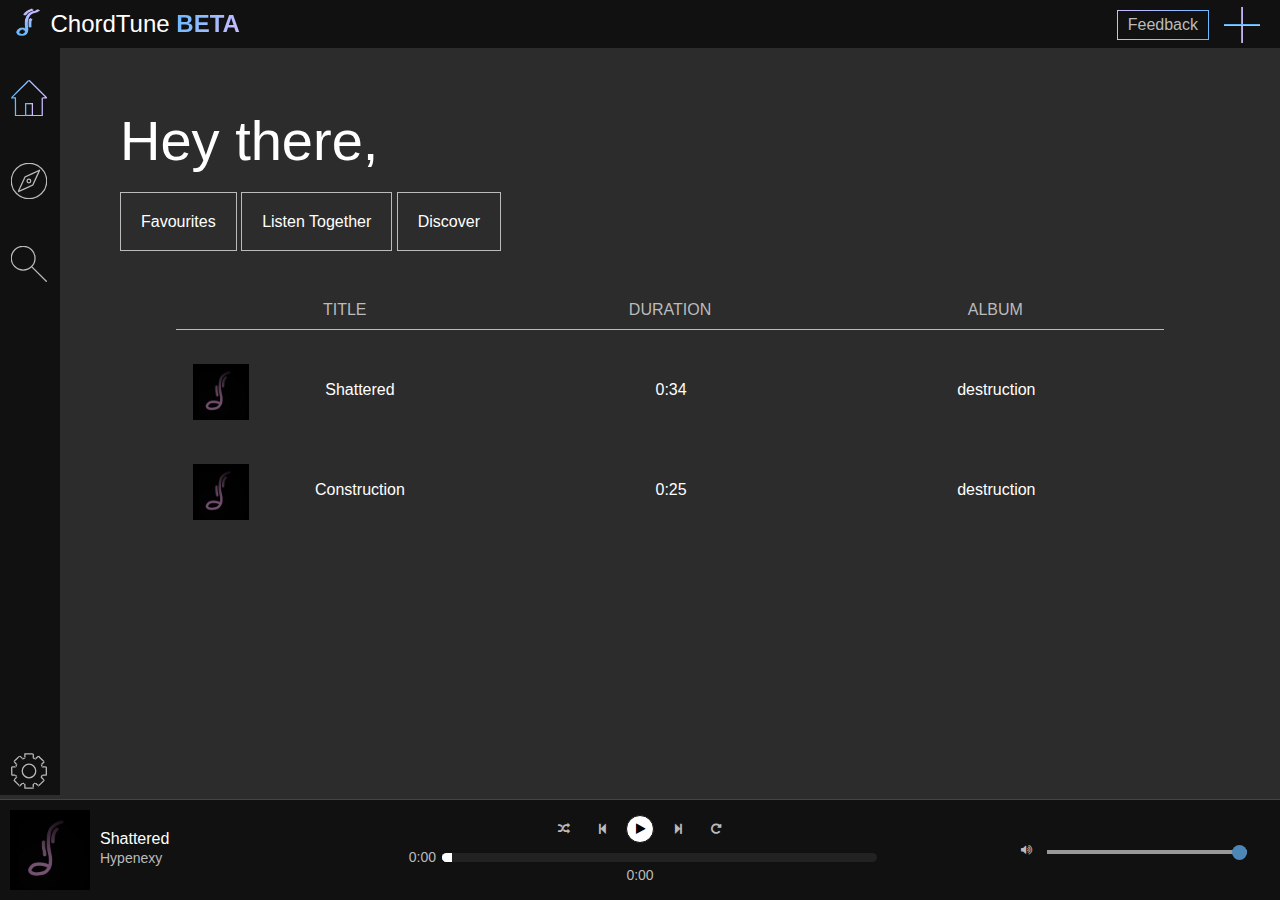
==== index.html @ cb81ede1 "plus" ====
<!DOCTYPE html>
<html lang="en" style="background-color: #2c2c2c">


<head>
    <style>


    .loading{ position: fixed; background: black; height: 100vh; width: 100vw; z-index: 99; transition: 0.5s;}
    .centered{
        position: absolute;
        top: 45%;
        left: 50%;
        transform: translate(-50%, -50%);
        height: 400px;
        width: 400px;
    }
    .circles{
        position: absolute;
        top: 45%;
        left: 50%;
        width: 10px;
        height: 10px;
        border-radius: 50%;
        box-shadow: 50px 200px 0 0 #008cff, 60px 240px 0 0 #008cff, 70px 150px 0 0 #008cff, 80px 100px 0 0 #008cff;

        animation: spin 9s linear infinite;
    }

    #circle-orbit-container{ position: absolute; top: 45%; left: 50%; transform: translate(-50%, -50%); position: relative; height: 400px; width: 400px;}
    #circle-orbit-container *{ position: absolute; border-radius: 100%;}
    #inner-orbit{ top: 75px; left: 75px; width: 250px; height: 300px; animation: spin 6s linear infinite;}
    .inner-orbit-cirlces{ top: 62px; height: 10px; width: 10px; background-color: rgb(101,186,255);}
    #middle-orbit{ top: 35px; left: 35px; width: 300px; height: 325px; animation: spin 9s linear infinite;}
    .middle-orbit-cirlces{ top: 25px; left: 17px; height: 20px; width: 20px; background-color: rgb(208,187,255);} #outer-orbit{ width: 400px; height: 400px; animation: spin 9s linear infinite;} .outer-orbit-cirlces{ top: -17px; left: 125px; height: 30px; width: 30px; background-color: rgb(187, 188, 255);}
    @keyframes spin{ 100%{ -webkit-transform: rotate(360deg); -moz-transform: rotate(360deg); -ms-transform: rotate(360deg); -o-transform: rotate(360deg); transform: rotate(360deg);}}
    </style>
    <meta charset="UTF-8">
    <meta name="viewport" content="width=device-width, initial-scale=1.0">
    <!-- name idea: ChorusTune -->
    <title>ChordTune</title>
	<link rel="shortcut icon" href="ChordNote.png" type="image/x-icon">
    <link rel="stylesheet" href="default.css">
    <link rel="stylesheet" href="https://cdnjs.cloudflare.com/ajax/libs/font-awesome/4.7.0/css/font-awesome.min.css">
</head>
<body style="margin:0">
    <!-- <div class="loading">
        <div id="circle-orbit-container">
            <img width="100%" src="ChordNote.png">
            <div id="inner-orbit">
                <div class="inner-orbit-cirlces">

                </div>
            </div>
            <div id="middle-orbit">
                <div class="middle-orbit-cirlces">

                </div>
            </div>
            <div id="outer-orbit">
                <div class="outer-orbit-cirlces">

                </div>
            </div>
        </div>
    </div> -->

    <!-- <div class="loading">
        <div class="centered">
            <img width="100%" src="ChordNote.png">
            <div class="circles">
            </div>
            <div class="circleses">
            </div>
        </div>
    </div> -->
    
    
    
    <div class="mainContent">
        <header>
            <img src="ChordNote.png">
            <h2>ChordTune <strong>BETA</strong></h2>
            
            <svg stroke-width="9" stroke="url(#gradient)" viewBox="0 0 256 256" xmlns="http://www.w3.org/2000/svg">
                <linearGradient id="gradient">
                  <stop offset="5%" stop-color="#65baff"/>
                  <stop offset="95%" stop-color="#d0bbff"/>
                </linearGradient>
                <g>
                    <rect height="279" width="4" y="-11.5" x="126" fill="#fff"/>
                    <rect transform="rotate(90 128 128)" height="279" width="4" y="-11.5" x="126" fill="#fff"/>
                </g>
            </svg>
            
            <a class="fb">Feedback</a>
        </header>
        <div class="sidebar">
            <nav>
                <svg stroke="#fff" id="homeicon" viewBox="0 0 256 256" xmlns="http://www.w3.org/2000/svg">
                    <linearGradient id="gradient">
                      <stop offset="5%" stop-color="#65baff"/>
                      <stop offset="95%" stop-color="#d0bbff"/>
                    </linearGradient>
                    <g>
                     <path d="m31.98918,252.99999c0,0 190.42762,0 190.17933,-0.16492c0.24829,0.16492 0.24784,-126.00736 0,-126.17229c0,0.16468 31.64419,0.16493 31.39363,0c0.25313,0 -125.5334,-124.97671 -125.57454,-125.34763c0.20653,0.20616 -125.74247,125.92759 -125.98761,125.34763c0.03979,0.37261 29.58742,-0.2474 29.32826,0c0.2535,0 0.66092,126.33721 0.66092,126.33721z" stroke-width="9" fill="none"/>
                     <rect height="84" width="48" y="168.24672" x="104" stroke-width="9" fill="none"/>
                    </g>
                </svg>

                <svg stroke="#fff" id="discovericon" viewBox="0 0 256 256" xmlns="http://www.w3.org/2000/svg">
                    <linearGradient id="gradient">
                      <stop offset="5%" stop-color="#65baff"/>
                      <stop offset="95%" stop-color="#d0bbff"/>
                    </linearGradient>
                    <g>
                     <path d="m99.77778,99.11111c0,0 -48,104.44444 -48.22222,104.44444c0.22222,0.00001 103.77778,-47.1111 103.55555,-47.11111c0.22223,0.00001 48.22223,-104.88888 48,-104.88888c0.22223,0 -103.33332,47.55556 -103.33332,47.55556z" stroke-width="9" fill="none"/>
                     <ellipse ry="13.11111" rx="13.11111" cy="127.77778" cx="127.11111" stroke-width="9" fill="none"/>
                     <ellipse ry="126" rx="126" cy="128" cx="128.00001" stroke-width="9" fill="none"/>
                    </g>
                </svg>

                <svg stroke="#fff" id="searchicon" viewBox="0 0 256 256" xmlns="http://www.w3.org/2000/svg">
                    <linearGradient id="gradient">
                      <stop offset="5%" stop-color="#65baff"/>
                      <stop offset="95%" stop-color="#d0bbff"/>
                    </linearGradient>
                    <g>
                        <line y2="146.4677" x2="146.4677" y1="254" x1="254" stroke-width="9" fill="none"/>
                        <ellipse stroke-width="9" ry="84.44976" rx="84.44976" cy="86.44976" cx="86.44977" fill="none"/>
                    </g>
                </svg>

                <svg stroke="#fff" id="optionsicon" style="position: absolute;bottom: 100px; left:0;" viewBox="0 0 256 256" xmlns="http://www.w3.org/2000/svg">
                    <linearGradient id="gradient">
                      <stop offset="5%" stop-color="#65baff"/>
                      <stop offset="95%" stop-color="#d0bbff"/>
                    </linearGradient>
                    <g>
                     <path d="m99.01015,6.63404c0,0 58.99293,-0.44581 58.90287,-0.80245c0.09006,0.35664 0.99072,29.33429 0.90066,28.97765c0.09006,0.35664 14.50055,7.04379 14.41049,6.68715c0.09006,0.35664 21.7058,-19.70481 21.61573,-20.06145c0.09006,0.35664 41.06989,41.37116 40.97982,41.01452c0.09006,0.35664 -20.17469,20.8639 -20.26475,20.50726c0.09006,0.35664 6.84498,16.4058 6.75492,16.04916c0.09006,0.35664 28.91104,-0.08917 28.82098,-0.44581c0.09006,0.35664 0.09006,58.31194 0,57.9553c0.09006,0.35664 -29.63157,0.80245 -29.72163,0.44581c0.09006,0.35664 -6.66485,15.51418 -6.21453,15.51418c0.45033,0 21.1654,22.2905 21.07534,21.93386c0.09006,0.35664 -40.43943,39.1421 -40.5295,38.78547c0.09006,0.35663 -21.976,-19.25901 -22.06606,-19.61564c0.09006,0.35663 -15.22108,6.59797 -15.31114,6.24134c0.09006,0.35663 -0.36026,29.78009 -0.45033,29.42346c0.09006,0.35663 -58.90287,1.24825 -58.90287,0.80244c0,-0.44581 -0.45033,-29.86927 -0.54039,-30.2259c0.09007,0.35663 -15.22108,-6.33052 -15.31114,-6.68715c0.09007,0.35663 -21.07534,21.75551 -21.1654,21.39888c0.09007,0.35663 -41.34008,-41.5495 -41.43015,-41.90614c0.09007,0.35664 19.90449,-20.59643 19.81442,-20.95307c0.09007,0.35664 -6.21452,-14.35509 -6.30459,-14.71173c0.09007,0.35664 -28.28058,-0.08917 -28.37065,-0.44581c0.09007,0.35664 -0.81059,-57.59866 -0.90066,-57.9553c0.09007,0.35664 28.46072,-0.53498 28.37065,-0.89162c0.09007,0.35664 7.74564,-16.13833 7.65557,-16.49497c0.09007,0.35664 -20.17468,-20.59643 -20.26475,-20.95307c0.09007,0.35664 41.52022,-38.87464 41.43015,-39.23128c0.09007,0.35664 21.7058,20.41809 21.61573,20.06145c0.09007,0.35664 14.95088,-6.33051 14.86082,-6.68715c0.09007,0.35664 0.54039,-27.72939 0.54039,-27.72939z" stroke-width="9" fill="none"/>
                     <ellipse ry="48.09524" rx="48.09524" cy="128" cx="128" stroke-width="9" fill="none"/>
                    </g>
                </svg>
            </nav>

        </div>
        <div id="home">
            <div class="welcome">
                <h1 id="motd">Hey there,</h1>
                <div>Favourites</div>
                <div>Listen Together</div>
                <div>Discover</div>
            </div>

            <div class="songs">
                <div class="headings">
                    <a class="title">Title</a><a>Album</a><a>Duration</a>
                </div>
                <hr>
                <div class="song" tabindex=0 onclick="play('shattered')">
                    <img src="songimage.png">
                    <st> Shattered</st>
                    <a>destruction</a>
                    <dur>0:34</dur>
                </div>
                <div class="song" tabindex=0 onclick="play('construction')">
                    <img src="songimage.png">
                    <st> Construction</st>
                    <a>destruction</a>
                    <dur>0:25</dur>
                </div>
            </div>
        </div>
        <div id="discover">
            <h1>Discover</h1>
        </div>
        <div id="search">
            <h1>Search</h1>
        </div>
        <div id="options">
            <h1>Options</h1>
        </div>
    </div>
    <div class="player">
        <div class="song">
            <img src="songimage.png">
            <div class="description">
                <songtitle>Shattered</songtitle>
                <artist>Hypenexy</artist>
            </div>
        </div>
        <div class="controls">
            <div class="buttons">
                <button><i class="fa fa-random"></i></button><button><i class="fa fa-step-backward"></i></button><button id="play"><i class="fa fa-play"></i></button><button><i class="fa fa-step-forward"></i></button><button><i class="fa fa-repeat"></i></button>
            </div>
            <a id="timenow">0:00</a><input type="range" step="0.25" id="seek" value="0"/><a id="duration">0:00</a>
        </div>
        <div class="volume">
            <div>
                <button id="volumeButton"><i class="fa fa-volume-up"></i></button><input type="range" min="0" max="100" value="100" class="slider" id="volume">
            </div>
        </div>
    </div>
    <script src="player.js"></script>
</body>
</html>
---- default.css ----
/*
#2c2c2c - main background
#555 - between backgrounds color
#111 - darker background
#fff - text color
#bbb - darker text color
#0a0a0a - darkest background

brand color idea 1: #658bff
brand color idea 2: #65baff

*/
*{font-family:'Roboto',sans-serif}
body{background-color:#2c2c2c;margin:0}
.mainContent{
    background-color: #2c2c2c;
    height: calc(100vh - 101px);
    width: 100%;
}
.player{
    position: fixed;
    z-index: 2;
    display: inline-flex;
    color: #fff;
    background-color: #111;
    border-top: 1px solid #444;
    height: 100px;
    width: 100%;
}

.player .song{
    width: 30%;
}

.player .song img{
    width: 80px;
    height: 80px;
    padding: 10px;
    vertical-align: middle
}

.player .song .description{
    display: inline;
    position: relative;
}

.player .song .description *{
    width: 200px;
}

.player .song .description songtitle{
    position: absolute;
    top: -10px;
}
.player .song .description artist{
    position: absolute;
    top: 10px;
    font-size: 14px;
    color: #bbb
}

.player .controls{
    width: 40%;
}

.player .controls .buttons{
    text-align: center;
    margin-top: 10px;
}

.player .controls .buttons button{
    user-select: none;
    cursor: pointer;
    background: none;
    color: #bbb;
    width: 28px;
    height: 28px;
    border: 1px solid #111;
    border-radius: 50%;
    margin: 5px;
    font-size: 12px;
    transition: 0.15s;
}
.player .controls .buttons button:hover{
    color: #fff;
}
.player .controls .buttons button:active{
    border: 2px solid #fff;
}

#play{
    font-size: 12px;
    color: #000;
    background: #fff;
}
#play:hover{
    background: #bbb;
}
#play:active{
    color: #bbb/*rgb(49, 7, 7)*/;
    background: #0a0a0a;
}

.player .controls{
    text-align: center;
}

.player .controls a{
    color: #bbb;
    font-size: 14px;
    padding: 0 6px;
}

.player .controls input{
    cursor: pointer;
    background-color: #222;
    /* border: 1px solid #ccc;*/
    border-radius: 50px;
    -webkit-appearance: none;
    margin: 0;
    width: 85%;
}

@media screen and (max-width: 1257px){
    .player .controls a{
        padding: 0;
    }
}

@media screen and (-webkit-min-device-pixel-ratio:0){
    .player .controls input {
        overflow: hidden;
        -webkit-appearance: none;
        background-color: #222;
    }
    
    .player .controls input::-webkit-slider-runnable-track{
        height: 10px;
        -webkit-appearance: none;
        color: #65baff;
        margin-top: -1px;
    }
    
    .player .controls input::-webkit-slider-thumb{
        width: 10px;
        -webkit-appearance: none;
        height: 10px;
        background: #fff;
        box-shadow: -4000px 0 0 4000px #65baff;
    }
}

input[type="range"]::-moz-range-progress{
  background-color: #65baff; 
}
input[type="range"]::-moz-range-track{  
  background-color: #222;
}

input[type="range"]::-ms-fill-lower{
  background-color: #65baff; 
}
input[type="range"]::-ms-fill-upper{  
  background-color: #222;
}




.player .volume{
    width: 30%;
    text-align: right;
}

.player .volume div{
    padding: 31px;
}

.player .volume button{
    user-select: none;
    cursor: pointer;
    background: none;
    color: #bbb;
    width: 28px;
    height: 28px;
    border: 1px solid #111;
    border-radius: 50%;
    margin: 5px;
    font-size: 12px;
    transition: 0.15s;
}
.player .volume button:hover{
    color: #fff;
}
.player .volume button:active{
    border: 2px solid #fff;
}


.slider{
    -webkit-appearance: none;
    width: 100%;
    max-width: 200px;
    height: 4px;
    background: #d3d3d3;
    outline: none;
    opacity: 0.7;
    transition: 0.15s;
  }
  
  .slider:hover{
    opacity: 1;
  }
  
  .slider::-webkit-slider-thumb{
    -webkit-appearance: none;
    appearance: none;
    width: 15px;
    height: 15px;
    border-radius: 50%;
    background: #65baff;
    cursor: pointer;
  }

@media (max-width: 660px){
    
    .player .controls{
        margin-left: 12%;
        width: 55%;
    }
    .player .volume{
        display: none;
        width: 0%;
    }
}

@media (max-width: 500px){
    .player .controls{
        margin-left: 0;
        width: calc(100% - 110px);
    }
    .player .song{
        width: 100px;
    }
    .player .song .description{
        display: none;
    }
}


.mainContent .songs{
    text-align: center;
    color: #fff;
    width: 100%;
}

.mainContent .songs .title{
    text-align: left;
    float: none;
}

.mainContent .songs div *{
    float: right;
    width: 33.33%;
}

.mainContent .songs .headings{
    text-transform: uppercase;
    font-weight: 400;
    color: #bbb;
    width: 80%;
    margin: 10px 0;
    margin-left: 10%;
}

.mainContent .songs th, td{
    padding: 12px;
    height: 40px;
    text-align: left;
}

.mainContent .songs tr{
    cursor: pointer;
}

.mainContent .songs tr:hover {background-color: #333}

.mainContent .songs .tablesort{
    user-select: none;
    border-bottom: 1px solid #bbb;
    background: #222;
}

.mainContent .songs .tablesort:hover{
    background: #222;
    cursor: default;
}

.mainContent .songs st::before{
    transition: 0.3s;
    opacity: 0.0;
    font-family: FontAwesome;
    content: "\f04b";
}
.mainContent .songs .song ~ .mainContent .songs st:before{
    opacity: 1.0;
}
/* work on this plz */

.mainContent .songs st{
    float: none;
}

.mainContent .songs hr{
    border: 0;
    border-top: 1px solid #bbb;
    width: 81%;
}

.mainContent .songs .song{
    cursor: pointer;
    padding: 30px 10px;
    margin-top: 20px;
    border: 1px solid #2c2c2c;
    width: 80%;
    margin-left: calc(10% - 10px);
    border-radius: 5px;
    transition: 0.3s;
    outline: 0;
}
.mainContent .songs .song:focus{
    border: 1px solid #555;
}
.mainContent .songs .song:hover{
    background: #333;
}
.mainContent .songs .song:active{
    background: #555;
}

.mainContent .songs .song img{
    width: 52px;
    height: 52px;
    margin: -17px;
    margin-left: 10px;
    margin-right: -55px;
    float: left;
}

.mainContent .songs .song img{
    float: left;
    width: 56px;
    height: 56px;
}

.mainContent header{
    user-select: none;
    color: #fff;
    width: calc(100% - 20px);
    background-color: #111;
    padding: 10px;
}

.mainContent header img, .mainContent header svg{
    margin: -8px 0;
    height: 36px;
}

.mainContent header h2{
    font-weight: 400;
    display: inline;
    margin: 0;
}
.mainContent header h2 strong{
    background: rgb(101,186,255);
    background: linear-gradient(117deg, rgba(101,186,255,1) 0%, rgba(208,187,255,1) 100%);
    background-clip: text;
    -webkit-background-clip: text;
    -webkit-text-fill-color: transparent;
}

.mainContent header a,.mainContent header svg{
    cursor: pointer;
    float: right;
    color: #bbb;
    margin-left: 5px;
    padding: 5px 10px;
    transition: 0.3s;
}
.mainContent header svg:hover{
    stroke: #fff;
    stroke-width: 23;
}
.mainContent header .fb {
    border: 1px solid #bbb;
    border-image-slice: 1;
    border-image-source: linear-gradient(117deg, rgba(101,186,255,1) 0%, rgba(208,187,255,1) 100%);

}
.mainContent header .fb:hover {
    border: 1px solid #fff;
}
.mainContent header a:hover{
    color: #fff;
}
.mainContent header .fb{
    border-image-source: linear-gradient(294deg, rgba(101,186,255,1) 0%, rgba(208,187,255,1) 100%);
}




.mainContent .sidebar{
    user-select: none;
    float: left;
    z-index: 0;
    width: 60px;
    height: calc(100% - 52px);
    background-color: #111;
}
/*    overflow: hidden;
    transition: 0.3s;
}

 .mainContent .sidebar nav:hover{
    width: 200px;
    box-shadow: 4px 0px 5px rgba(0,0,0,.4);
} */

.mainContent .sidebar svg{
    cursor: pointer;
    padding: 11px;
    padding-top: 2rem;
    position: relative;
    width: 36px;
    stroke: #bbb;
    transition: 0.1s;
}
.mainContent .sidebar svg:hover{
    stroke: #fff;
}

.mainContent .welcome {
    padding: 60px;
    color: #fff;
    border-radius: 12px;
}
.mainContent .welcome h1{
    font-size: 56px;
    font-weight: 400;
    margin: 0;
    margin-bottom: 40px;
}
.mainContent .welcome div{
    user-select: none;
    cursor: pointer;
    display: inline;
    padding: 20px;
    border: 1px solid #bbb;
    transition: 0.1s;
}
.mainContent .welcome div:hover{
    border: 1px solid #fff;
}

#home, #discover, #search, #options {
    width: calc(100% - 60px);
    margin-left: 60px;
}
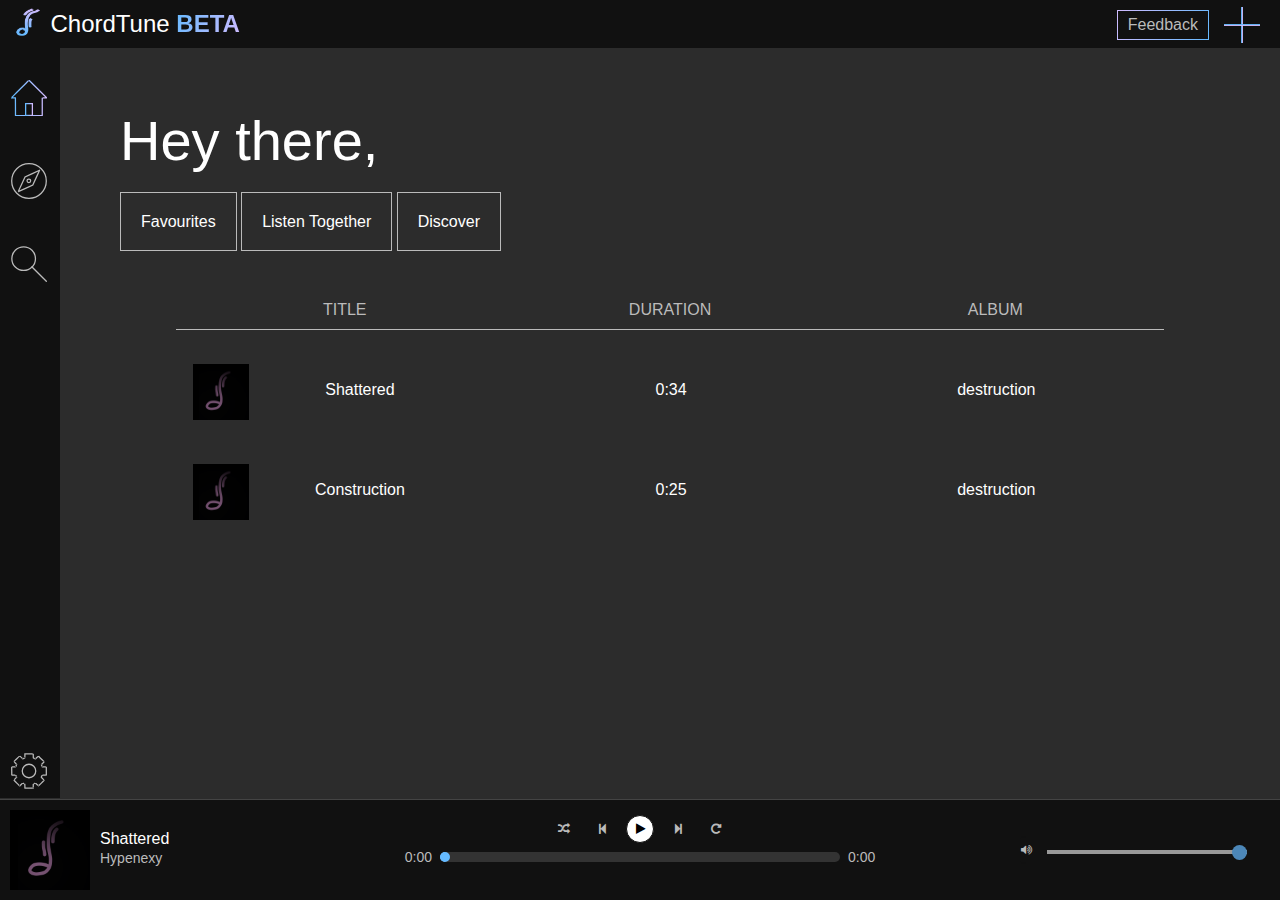
==== commit 9f2ba516: "many updates" ====
--- a/index.html
+++ b/index.html
@@ -37,7 +37,10 @@
     </style>
     <meta charset="UTF-8">
     <meta name="viewport" content="width=device-width, initial-scale=1.0">
-    <!-- name idea: ChorusTune -->
+    <!-- name idea: ChorusTune 
+        Orpheo
+        Orpheox
+    -->
     <title>ChordTune</title>
 	<link rel="shortcut icon" href="ChordNote.png" type="image/x-icon">
     <link rel="stylesheet" href="default.css">
@@ -82,16 +85,19 @@
             <img src="ChordNote.png">
             <h2>ChordTune <strong>BETA</strong></h2>
             
-            <svg stroke-width="9" stroke="url(#gradient)" viewBox="0 0 256 256" xmlns="http://www.w3.org/2000/svg">
-                <linearGradient id="gradient">
-                  <stop offset="5%" stop-color="#65baff"/>
-                  <stop offset="95%" stop-color="#d0bbff"/>
-                </linearGradient>
-                <g>
-                    <rect height="279" width="4" y="-11.5" x="126" fill="#fff"/>
-                    <rect transform="rotate(90 128 128)" height="279" width="4" y="-11.5" x="126" fill="#fff"/>
-                </g>
-            </svg>
+            <div class="add tooltip">
+                <span style="left: 0;" class="tooltiptext">Add a song</span>
+                <svg stroke-width="9" stroke="url(#gradient)" viewBox="0 0 256 256" xmlns="http://www.w3.org/2000/svg">
+                    <linearGradient id="gradient">
+                    <stop offset="5%" stop-color="#65baff"/>
+                    <stop offset="95%" stop-color="#d0bbff"/>
+                    </linearGradient>
+                    <g>
+                        <rect height="279" width="4" y="-11.5" x="126" fill="#fff"/>
+                        <rect transform="rotate(90 128 128)" height="279" width="4" y="-11.5" x="126" fill="#fff"/>
+                    </g>
+                </svg>
+            </div>
             
             <a class="fb">Feedback</a>
         </header>
@@ -104,7 +110,7 @@
                     </linearGradient>
                     <g>
                      <path d="m31.98918,252.99999c0,0 190.42762,0 190.17933,-0.16492c0.24829,0.16492 0.24784,-126.00736 0,-126.17229c0,0.16468 31.64419,0.16493 31.39363,0c0.25313,0 -125.5334,-124.97671 -125.57454,-125.34763c0.20653,0.20616 -125.74247,125.92759 -125.98761,125.34763c0.03979,0.37261 29.58742,-0.2474 29.32826,0c0.2535,0 0.66092,126.33721 0.66092,126.33721z" stroke-width="9" fill="none"/>
-                     <rect height="84" width="48" y="168.24672" x="104" stroke-width="9" fill="none"/>
+                     <rect height="84" width="48" y="168" x="104" stroke-width="9" fill="none"/>
                     </g>
                 </svg>
 
@@ -115,8 +121,8 @@
                     </linearGradient>
                     <g>
                      <path d="m99.77778,99.11111c0,0 -48,104.44444 -48.22222,104.44444c0.22222,0.00001 103.77778,-47.1111 103.55555,-47.11111c0.22223,0.00001 48.22223,-104.88888 48,-104.88888c0.22223,0 -103.33332,47.55556 -103.33332,47.55556z" stroke-width="9" fill="none"/>
-                     <ellipse ry="13.11111" rx="13.11111" cy="127.77778" cx="127.11111" stroke-width="9" fill="none"/>
-                     <ellipse ry="126" rx="126" cy="128" cx="128.00001" stroke-width="9" fill="none"/>
+                     <ellipse ry="13" rx="13" cy="127" cx="127" stroke-width="9" fill="none"/>
+                     <ellipse ry="123" rx="123" cy="128" cx="128" stroke-width="9" fill="none"/>
                     </g>
                 </svg>
 
@@ -126,8 +132,8 @@
                       <stop offset="95%" stop-color="#d0bbff"/>
                     </linearGradient>
                     <g>
-                        <line y2="146.4677" x2="146.4677" y1="254" x1="254" stroke-width="9" fill="none"/>
-                        <ellipse stroke-width="9" ry="84.44976" rx="84.44976" cy="86.44976" cx="86.44977" fill="none"/>
+                        <line y2="146" x2="146" y1="254" x1="254" stroke-width="9" fill="none"/>
+                        <ellipse stroke-width="9" ry="84" rx="84" cy="90" cx="90" fill="none"/>
                     </g>
                 </svg>
 
@@ -137,8 +143,8 @@
                       <stop offset="95%" stop-color="#d0bbff"/>
                     </linearGradient>
                     <g>
-                     <path d="m99.01015,6.63404c0,0 58.99293,-0.44581 58.90287,-0.80245c0.09006,0.35664 0.99072,29.33429 0.90066,28.97765c0.09006,0.35664 14.50055,7.04379 14.41049,6.68715c0.09006,0.35664 21.7058,-19.70481 21.61573,-20.06145c0.09006,0.35664 41.06989,41.37116 40.97982,41.01452c0.09006,0.35664 -20.17469,20.8639 -20.26475,20.50726c0.09006,0.35664 6.84498,16.4058 6.75492,16.04916c0.09006,0.35664 28.91104,-0.08917 28.82098,-0.44581c0.09006,0.35664 0.09006,58.31194 0,57.9553c0.09006,0.35664 -29.63157,0.80245 -29.72163,0.44581c0.09006,0.35664 -6.66485,15.51418 -6.21453,15.51418c0.45033,0 21.1654,22.2905 21.07534,21.93386c0.09006,0.35664 -40.43943,39.1421 -40.5295,38.78547c0.09006,0.35663 -21.976,-19.25901 -22.06606,-19.61564c0.09006,0.35663 -15.22108,6.59797 -15.31114,6.24134c0.09006,0.35663 -0.36026,29.78009 -0.45033,29.42346c0.09006,0.35663 -58.90287,1.24825 -58.90287,0.80244c0,-0.44581 -0.45033,-29.86927 -0.54039,-30.2259c0.09007,0.35663 -15.22108,-6.33052 -15.31114,-6.68715c0.09007,0.35663 -21.07534,21.75551 -21.1654,21.39888c0.09007,0.35663 -41.34008,-41.5495 -41.43015,-41.90614c0.09007,0.35664 19.90449,-20.59643 19.81442,-20.95307c0.09007,0.35664 -6.21452,-14.35509 -6.30459,-14.71173c0.09007,0.35664 -28.28058,-0.08917 -28.37065,-0.44581c0.09007,0.35664 -0.81059,-57.59866 -0.90066,-57.9553c0.09007,0.35664 28.46072,-0.53498 28.37065,-0.89162c0.09007,0.35664 7.74564,-16.13833 7.65557,-16.49497c0.09007,0.35664 -20.17468,-20.59643 -20.26475,-20.95307c0.09007,0.35664 41.52022,-38.87464 41.43015,-39.23128c0.09007,0.35664 21.7058,20.41809 21.61573,20.06145c0.09007,0.35664 14.95088,-6.33051 14.86082,-6.68715c0.09007,0.35664 0.54039,-27.72939 0.54039,-27.72939z" stroke-width="9" fill="none"/>
-                     <ellipse ry="48.09524" rx="48.09524" cy="128" cx="128" stroke-width="9" fill="none"/>
+                     <path d="m99,6.63404c0,0 58.99293,-0.44581 58.90287,-0.80245c0.09006,0.35664 0.99072,29.33429 0.90066,28.97765c0.09006,0.35664 14.50055,7.04379 14.41049,6.68715c0.09006,0.35664 21.7058,-19.70481 21.61573,-20.06145c0.09006,0.35664 41.06989,41.37116 40.97982,41.01452c0.09006,0.35664 -20.17469,20.8639 -20.26475,20.50726c0.09006,0.35664 6.84498,16.4058 6.75492,16.04916c0.09006,0.35664 28.91104,-0.08917 28.82098,-0.44581c0.09006,0.35664 0.09006,58.31194 0,57.9553c0.09006,0.35664 -29.63157,0.80245 -29.72163,0.44581c0.09006,0.35664 -6.66485,15.51418 -6.21453,15.51418c0.45033,0 21.1654,22.2905 21.07534,21.93386c0.09006,0.35664 -40.43943,39.1421 -40.5295,38.78547c0.09006,0.35663 -21.976,-19.25901 -22.06606,-19.61564c0.09006,0.35663 -15.22108,6.59797 -15.31114,6.24134c0.09006,0.35663 -0.36026,29.78009 -0.45033,29.42346c0.09006,0.35663 -58.90287,1.24825 -58.90287,0.80244c0,-0.44581 -0.45033,-29.86927 -0.54039,-30.2259c0.09007,0.35663 -15.22108,-6.33052 -15.31114,-6.68715c0.09007,0.35663 -21.07534,21.75551 -21.1654,21.39888c0.09007,0.35663 -41.34008,-41.5495 -41.43015,-41.90614c0.09007,0.35664 19.90449,-20.59643 19.81442,-20.95307c0.09007,0.35664 -6.21452,-14.35509 -6.30459,-14.71173c0.09007,0.35664 -28.28058,-0.08917 -28.37065,-0.44581c0.09007,0.35664 -0.81059,-57.59866 -0.90066,-57.9553c0.09007,0.35664 28.46072,-0.53498 28.37065,-0.89162c0.09007,0.35664 7.74564,-16.13833 7.65557,-16.49497c0.09007,0.35664 -20.17468,-20.59643 -20.26475,-20.95307c0.09007,0.35664 41.52022,-38.87464 41.43015,-39.23128c0.09007,0.35664 21.7058,20.41809 21.61573,20.06145c0.09007,0.35664 14.95088,-6.33051 14.86082,-6.68715c0.09007,0.35664 0.54039,-27.72939 0.54039,-27.72939z" stroke-width="9" fill="none"/>
+                     <ellipse ry="48" rx="48" cy="128" cx="128" stroke-width="9" fill="none"/>
                     </g>
                 </svg>
             </nav>
@@ -193,7 +199,7 @@
             <div class="buttons">
                 <button><i class="fa fa-random"></i></button><button><i class="fa fa-step-backward"></i></button><button id="play"><i class="fa fa-play"></i></button><button><i class="fa fa-step-forward"></i></button><button><i class="fa fa-repeat"></i></button>
             </div>
-            <a id="timenow">0:00</a><input type="range" step="0.25" id="seek" value="0"/><a id="duration">0:00</a>
+            <a id="timenow">0:00</a><div class="wholeseek"><input type="range" step="0.25" id="seek" value="0"/></div><a id="duration">0:00</a>
         </div>
         <div class="volume">
             <div>
--- a/default.css
+++ b/default.css
@@ -111,20 +111,60 @@
     padding: 0 6px;
 }
 
+
+
+
+
+
+
+
+
+.player .controls input {
+    cursor: pointer;
+    width: 400px;
+    height: 10px;
+    -webkit-appearance: none;
+    background: #111;
+    outline: none;
+    background: #333;
+    border-radius: 5px;
+    overflow: hidden;
+}
+
+
+.player .controls input::-webkit-slider-thumb {
+    -webkit-appearance: none;
+    width: 10px;
+    height: 10px;
+    border-radius: 50%;
+    background: #65baff;
+    border: 2px solid #65baff;
+    box-shadow: -405px 0 0 400px #65baff;
+    transition: 0.2s;
+}
+
+.player .controls .wholeseek {
+    display: inline;
+}
+.wholeseek:hover input[type="range"]::-webkit-slider-thumb{
+    background: #ddd;
+    border: 2px solid #fff;
+}
+
+@media screen and (max-width: 1257px){
+    .player .controls a{
+        padding: 0;
+    }
+}
+/* 
 .player .controls input{
     cursor: pointer;
     background-color: #222;
-    /* border: 1px solid #ccc;*/
+     border: 1px solid #ccc;
     border-radius: 50px;
     -webkit-appearance: none;
     margin: 0;
     width: 85%;
-}
-
-@media screen and (max-width: 1257px){
-    .player .controls a{
-        padding: 0;
-    }
 }
 
 @media screen and (-webkit-min-device-pixel-ratio:0){
@@ -162,7 +202,7 @@
 }
 input[type="range"]::-ms-fill-upper{  
   background-color: #222;
-}
+} */
 
 
 
@@ -379,9 +419,12 @@
     -webkit-text-fill-color: transparent;
 }
 
+.mainContent header .add, .mainContent header .fb{
+    float: right;
+}
+
 .mainContent header a,.mainContent header svg{
     cursor: pointer;
-    float: right;
     color: #bbb;
     margin-left: 5px;
     padding: 5px 10px;
@@ -415,7 +458,7 @@
     float: left;
     z-index: 0;
     width: 60px;
-    height: calc(100% - 52px);
+    height: calc(100% - 49px);
     background-color: #111;
 }
 /*    overflow: hidden;
@@ -466,4 +509,32 @@
 #home, #discover, #search, #options {
     width: calc(100% - 60px);
     margin-left: 60px;
+}
+
+.tooltip {
+    position: relative;
+    display: inline;
+}
+  
+.tooltip .tooltiptext {
+    visibility: hidden;
+    opacity: 0;
+    width: 120px;
+    background-color: #444;
+    border: 1px solid #bbb;
+    color: #fff;
+    text-align: center;
+    border-radius: 12px;
+    padding: 5px 0;
+    position: absolute;
+    z-index: 1;
+    top: 150%;
+    left: 50%;
+    margin-left: -60px;
+    transition: 0.2s;
+}
+.tooltip:hover .tooltiptext {
+    transition-delay: 0.4s;
+    opacity: 0.7;
+    visibility: visible;
 }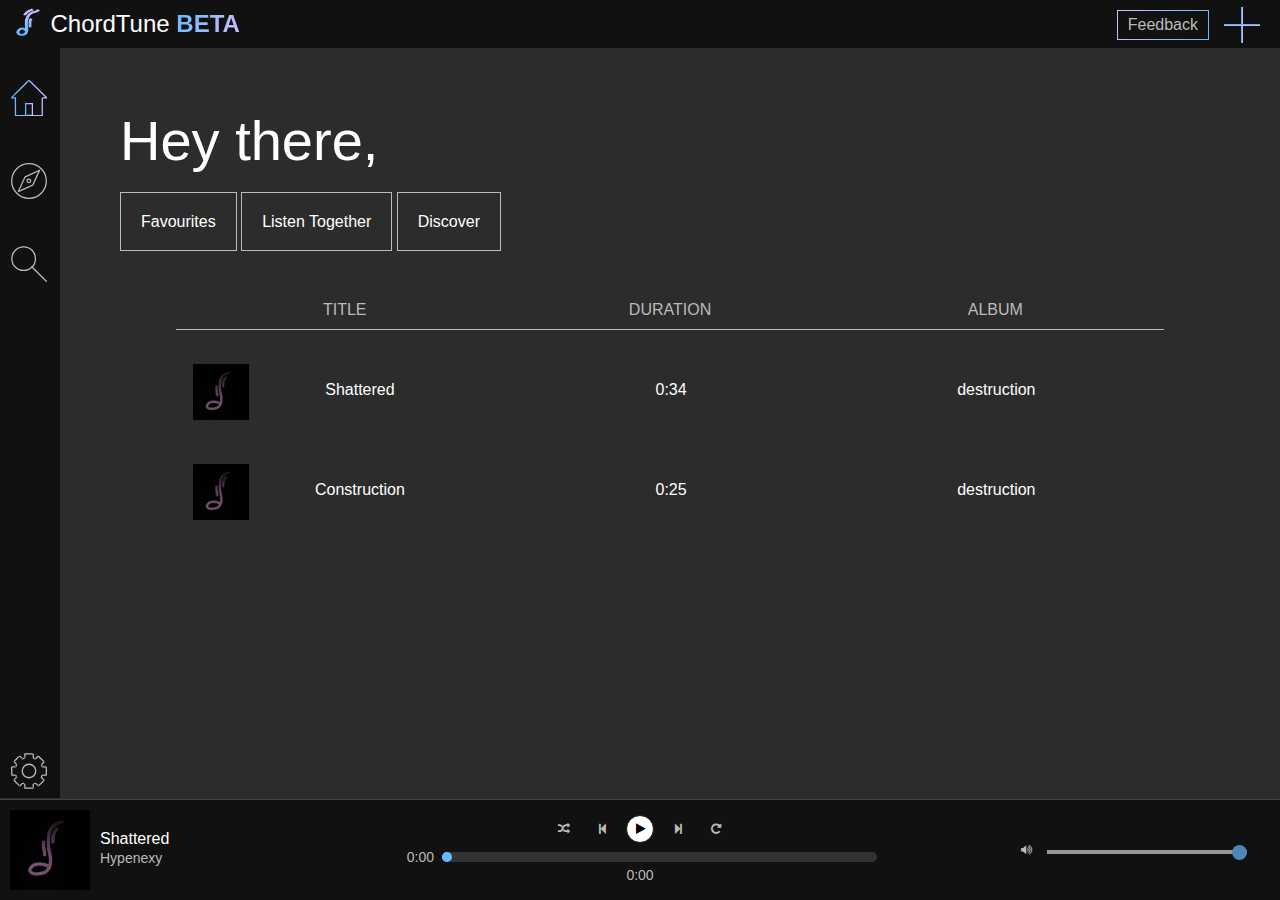
==== commit dc434766: "idk" ====
--- a/index.html
+++ b/index.html
@@ -199,7 +199,7 @@
             <div class="buttons">
                 <button><i class="fa fa-random"></i></button><button><i class="fa fa-step-backward"></i></button><button id="play"><i class="fa fa-play"></i></button><button><i class="fa fa-step-forward"></i></button><button><i class="fa fa-repeat"></i></button>
             </div>
-            <a id="timenow">0:00</a><div class="wholeseek"><input type="range" step="0.25" id="seek" value="0"/></div><a id="duration">0:00</a>
+            <a id="timenow">0:00</a><div class="wholeseek"><input type="range" step="0.1" id="seek" value="0"/></div><a id="duration">0:00</a>
         </div>
         <div class="volume">
             <div>
--- a/default.css
+++ b/default.css
@@ -121,7 +121,7 @@
 
 .player .controls input {
     cursor: pointer;
-    width: 400px;
+    width: 85%;
     height: 10px;
     -webkit-appearance: none;
     background: #111;
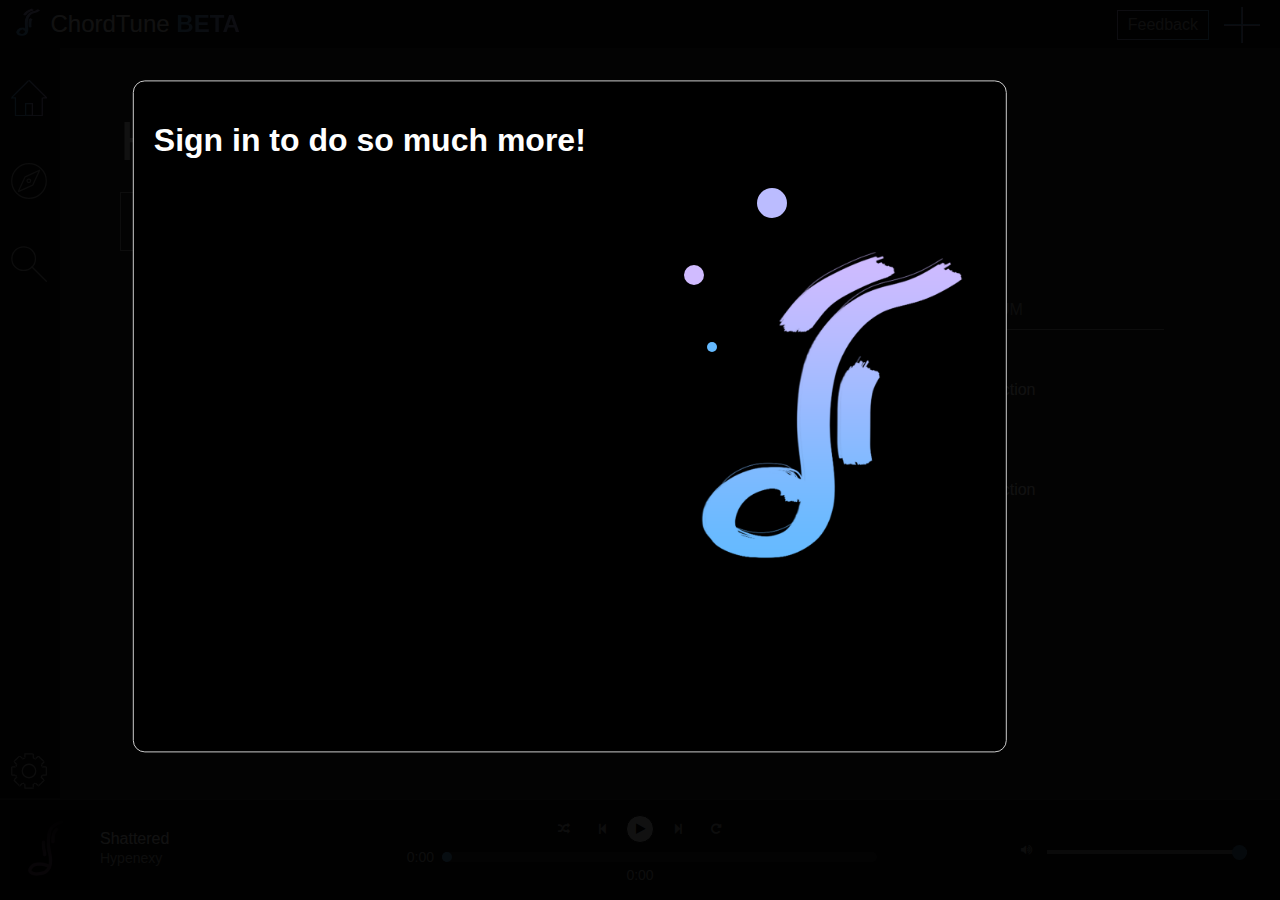
==== commit 3f87fd46: "loadingupdate" ====
--- a/index.html
+++ b/index.html
@@ -4,8 +4,6 @@
 
 <head>
     <style>
-
-
     .loading{ position: fixed; background: black; height: 100vh; width: 100vw; z-index: 99; transition: 0.5s;}
     .centered{
         position: absolute;
@@ -47,7 +45,7 @@
     <link rel="stylesheet" href="https://cdnjs.cloudflare.com/ajax/libs/font-awesome/4.7.0/css/font-awesome.min.css">
 </head>
 <body style="margin:0">
-    <!-- <div class="loading">
+    <div class="loading">
         <div id="circle-orbit-container">
             <img width="100%" src="ChordNote.png">
             <div id="inner-orbit">
@@ -66,7 +64,7 @@
                 </div>
             </div>
         </div>
-    </div> -->
+    </div>
 
     <!-- <div class="loading">
         <div class="centered">
--- a/default.css
+++ b/default.css
@@ -537,4 +537,30 @@
     transition-delay: 0.4s;
     opacity: 0.7;
     visibility: visible;
+}
+
+
+
+
+
+.login{
+    z-index: -1;
+    position: absolute;
+    top: 50%;
+    left: 50%;
+    transform: translate(-80%, -55%);
+
+    width: 50%;
+    height: 70%;
+    padding: 20px;
+
+    color: #fff;
+    background: rgba(0, 0, 0);
+    /* backdrop-filter: blur( 12px );
+    -webkit-backdrop-filter: blur( 12px ); */
+    border: 1px solid #ccc;
+    border-radius: 12px;
+
+    color: #fff;
+    opacity: 1;
 }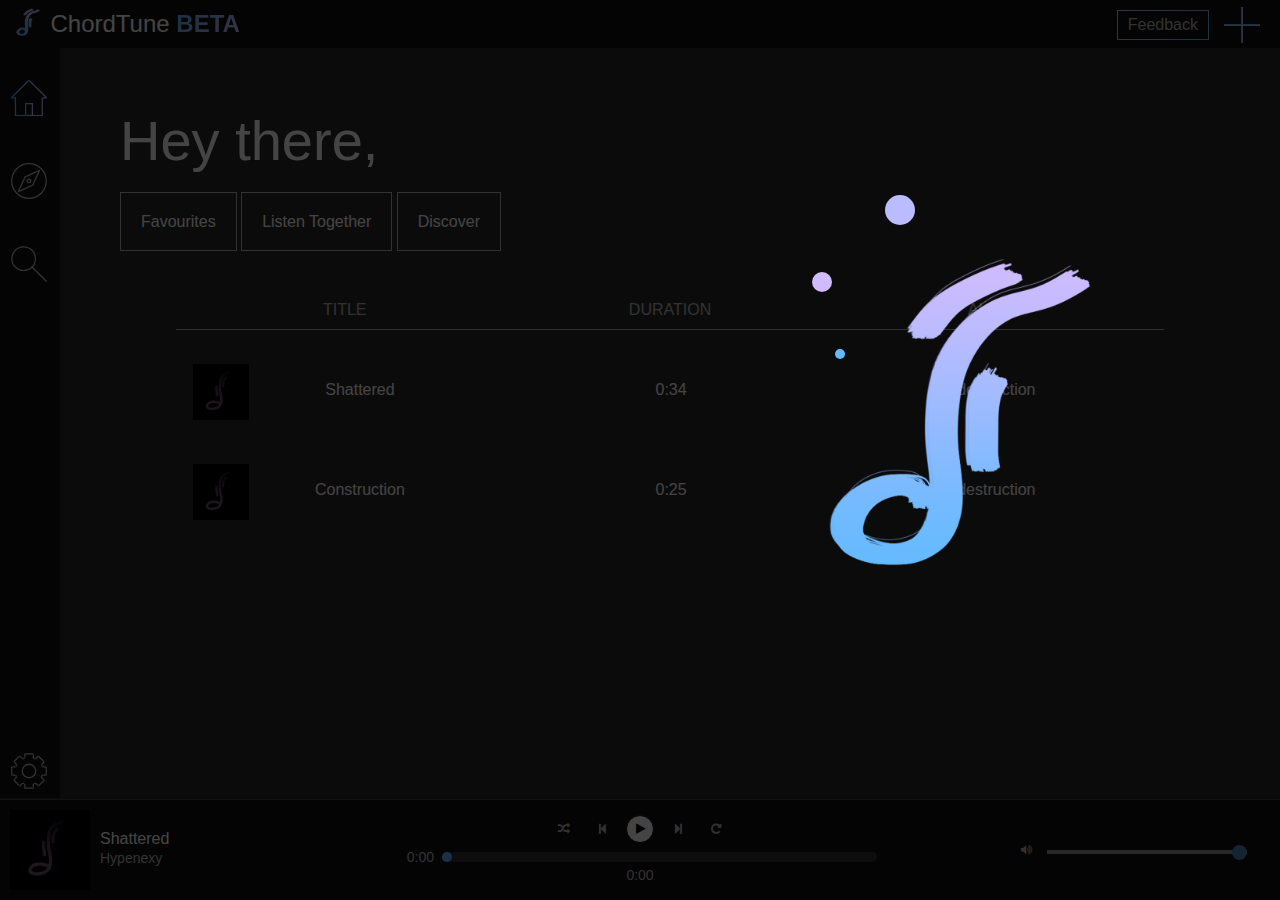
==== commit 9a927399: "finished welcome screen" ====
--- a/index.html
+++ b/index.html
@@ -4,19 +4,16 @@
 
 <head>
     <style>
-    .loading{ position: fixed; background: black; height: 100vh; width: 100vw; z-index: 99; transition: 0.5s;}
+    .loading{ position: fixed; background: black; height: 100vh; width: 100vw; z-index: 99; transition: background 19s,opacity 0.5s}
+    .centered,.circles,#loc{top: 45%;left: 50%}
     .centered{
-        position: absolute;
-        top: 45%;
-        left: 50%;
+        position: absolute; float: right;
         transform: translate(-50%, -50%);
         height: 400px;
         width: 400px;
     }
     .circles{
         position: absolute;
-        top: 45%;
-        left: 50%;
         width: 10px;
         height: 10px;
         border-radius: 50%;
@@ -25,8 +22,8 @@
         animation: spin 9s linear infinite;
     }
 
-    #circle-orbit-container{ position: absolute; top: 45%; left: 50%; transform: translate(-50%, -50%); position: relative; height: 400px; width: 400px;}
-    #circle-orbit-container *{ position: absolute; border-radius: 100%;}
+    #loc{ position: absolute; transform: translate(-50%, -50%); height: 400px; width: 400px;}
+    #loc *{ position: absolute; border-radius: 100%;}
     #inner-orbit{ top: 75px; left: 75px; width: 250px; height: 300px; animation: spin 6s linear infinite;}
     .inner-orbit-cirlces{ top: 62px; height: 10px; width: 10px; background-color: rgb(101,186,255);}
     #middle-orbit{ top: 35px; left: 35px; width: 300px; height: 325px; animation: spin 9s linear infinite;}
@@ -46,27 +43,72 @@
 </head>
 <body style="margin:0">
     <div class="loading">
-        <div id="circle-orbit-container">
-            <img width="100%" src="ChordNote.png">
-            <div id="inner-orbit">
-                <div class="inner-orbit-cirlces">
-
-                </div>
-            </div>
-            <div id="middle-orbit">
-                <div class="middle-orbit-cirlces">
-
-                </div>
-            </div>
-            <div id="outer-orbit">
-                <div class="outer-orbit-cirlces">
-
-                </div>
-            </div>
+        <div id=login>
+            <div id="loc">
+                <img width="100%" src="ChordNote.png">
+                <div id="inner-orbit">
+                    <div class="inner-orbit-cirlces"></div>
+                </div>
+                <div id="middle-orbit">
+                    <div class="middle-orbit-cirlces"></div>
+                </div>
+                <div id="outer-orbit">
+                    <div class="outer-orbit-cirlces"></div>
+                </div>
+            </div>
+            
+            <!--
+                <i onclick='closeWelcome()' class='x fa fa-times'></i>
+                <div class="forms">
+                <div class="navbar"><a id="switchlogin" onclick="switchform('login')">Login</a><a id="switchregister" onclick="switchform('register')">Register</a></div>
+                <h1>Midelight</h1>
+                <form id="loginform">
+                    <label>
+                        <p>Username</p>
+                        <input type="text" required>
+                    </label>
+                    <label>
+                        <p>Password</p>
+                        <input type="password" required>
+                    </label>
+                    <a tabindex="0" type="submit" class="btn btna">Login</a>
+                </form>
+                <form id="registerform">
+                    <label>
+                        <p>Email</p>
+                        <input type="text" required>
+                    </label>
+                    <label>
+                        <p>Username</p>
+                        <input type="text" required>
+                    </label>
+                    <label>
+                        <p>Password</p>
+                        <input type="password" required>
+                    </label>
+                    <a tabindex="0" type="submit" class="btn btna">Register</a>
+                </form>
+                <a tabindex="0" onclick="closeWelcome()" class="btn">Continue without an account</a>
+            </div>
+            <h1>Here are some reasons to have an account</h1>
+            <div class="info">
+                <h2>Listen with your friends</h2>
+                <a>Invite other people and listen to music with them!</a>
+            </div>
+            <div class="info">
+                <h2>Upload your own music</h2>
+                <a>And then listen or even download it on all devices!</a>
+            </div>
+            <div class="info">
+                <h2>Sync your settings</h2>
+                <a>Instead of disabling that one option every time, keep all your settings on your account to all devices.</a>
+            </div> -->
         </div>
     </div>
 
-    <!-- <div class="loading">
+    <!-- 
+        this one is really shit    
+    <div class="loading">
         <div class="centered">
             <img width="100%" src="ChordNote.png">
             <div class="circles">
--- a/default.css
+++ b/default.css
@@ -12,6 +12,10 @@
 */
 *{font-family:'Roboto',sans-serif}
 body{background-color:#2c2c2c;margin:0}
+::-webkit-scrollbar{width:12px}
+::-webkit-scrollbar-thumb{border-radius:8px;background:#aaa}
+::-webkit-scrollbar-thumb:hover{background:#777}
+::-webkit-scrollbar-thumb:active{background:#777}
 .mainContent{
     background-color: #2c2c2c;
     height: calc(100vh - 101px);
@@ -543,24 +547,154 @@
 
 
 
-.login{
+#login{
     z-index: -1;
     position: absolute;
     top: 50%;
     left: 50%;
-    transform: translate(-80%, -55%);
-
-    width: 50%;
-    height: 70%;
+    transform: translate(-50%, -50%);
+
+    width: 80%;
+    height: 80%;
     padding: 20px;
 
     color: #fff;
-    background: rgba(0, 0, 0);
-    /* backdrop-filter: blur( 12px );
-    -webkit-backdrop-filter: blur( 12px ); */
-    border: 1px solid #ccc;
+    
+    border: 2px solid #00000000;
+
+    color: #000;
+    opacity: 1;
+
+    overflow: hidden;
+    overflow-y: scroll;
+}
+#login h1{
+    text-align: center;
+    margin: 30px 70px;
+    font-weight: 400;
+}
+#login .x{
+    opacity: 0;
+    cursor: pointer;
+    position: absolute;
+    right: 10px;
+    top: 10px;
+    font-size: 24px;
+    padding: 9px 12px;
+    color: #ddd;
+    border-radius: 50%;
+    transition: 0.3s;
+}
+#login .x:hover{
+    color: #fff;
+    background: #ffffff33;
+}
+#login .x:active{
+    border-radius: 45%;
+    background: #ffffff55;
+}
+#login .forms{
+    opacity: 0;
+    border: 1px solid #666;
     border-radius: 12px;
-
-    color: #fff;
-    opacity: 1;
+    max-width: 470px;
+    transition: 1s;
+}
+#login .navbar{
+    margin-bottom: 20px;
+    padding: 12px;
+    text-align: center;
+}
+#login p{
+    text-transform: uppercase;
+    font-size: 12px;
+    color: #bbb;
+    font-weight: 900;
+    margin: 0 10%;
+}
+#login .navbar a{
+    font-weight: 600;
+    cursor: pointer;
+    color: #eee;
+    border-bottom: 2px solid #bbb;
+    padding: 12px;
+    transition: 0.2s;
+}
+#login .navbar a:hover{
+    color: #fff;
+    background: #33333366;
+}
+#loginform,#registerform{
+    display: none;
+}
+#login .btn{
+    box-sizing: border-box;
+    display: block;
+    text-align: center;
+    width: 80%;
+    margin: 12px 10%;
+    cursor: pointer;
+    color: #eee;
+    padding: 12px;
+    font-weight: 600;
+    color: #888;
+    border-radius: 8px;
+    transition: 0.2s;
+}
+#login .btn:hover,#login .btn:focus{
+    color: #666;
+    
+}
+#login .btna{
+    outline: 0;
+    color: #65baff;
+    border: 1px solid #65baff;
+}
+#login .btna:hover,#login .btna:focus{
+    color: #d0bbff;
+    border: 1px solid #d0bbff;
+}
+#login .btna:active{
+    color: #000;
+    background: #d0bbff;
+}
+#login input{
+    box-sizing: border-box;
+    background: none;
+    border: 1px solid #bbb;
+    border-radius: 8px;
+    width: 80%;
+    margin: 0 0 8px 10%;
+    color: #fff;
+    font-size: 20px;
+    padding: 12px;
+    outline: 0;
+    transition: 0.2s;
+}
+#login input:focus{
+    border: 1px solid #65baff;
+}
+
+#login .info{
+    opacity: 0;
+    border: 1px solid #666;
+    border-radius: 8px;
+    margin: 30px 0;
+    transition: 2s;
+}
+#login .info h2{
+    display: inline-block;
+    margin: 0;
+    padding: 0 12px;
+    color: #d0bbff;
+    background: #000;
+    box-shadow: 0 0 6px 6px #000;
+    font-size: 26px;
+    font-weight: 900;
+    transform: translate(10px, -19px);
+}
+#login .info a{
+    display: block;
+    padding: 0 12px;
+    margin-bottom: 20px;
 }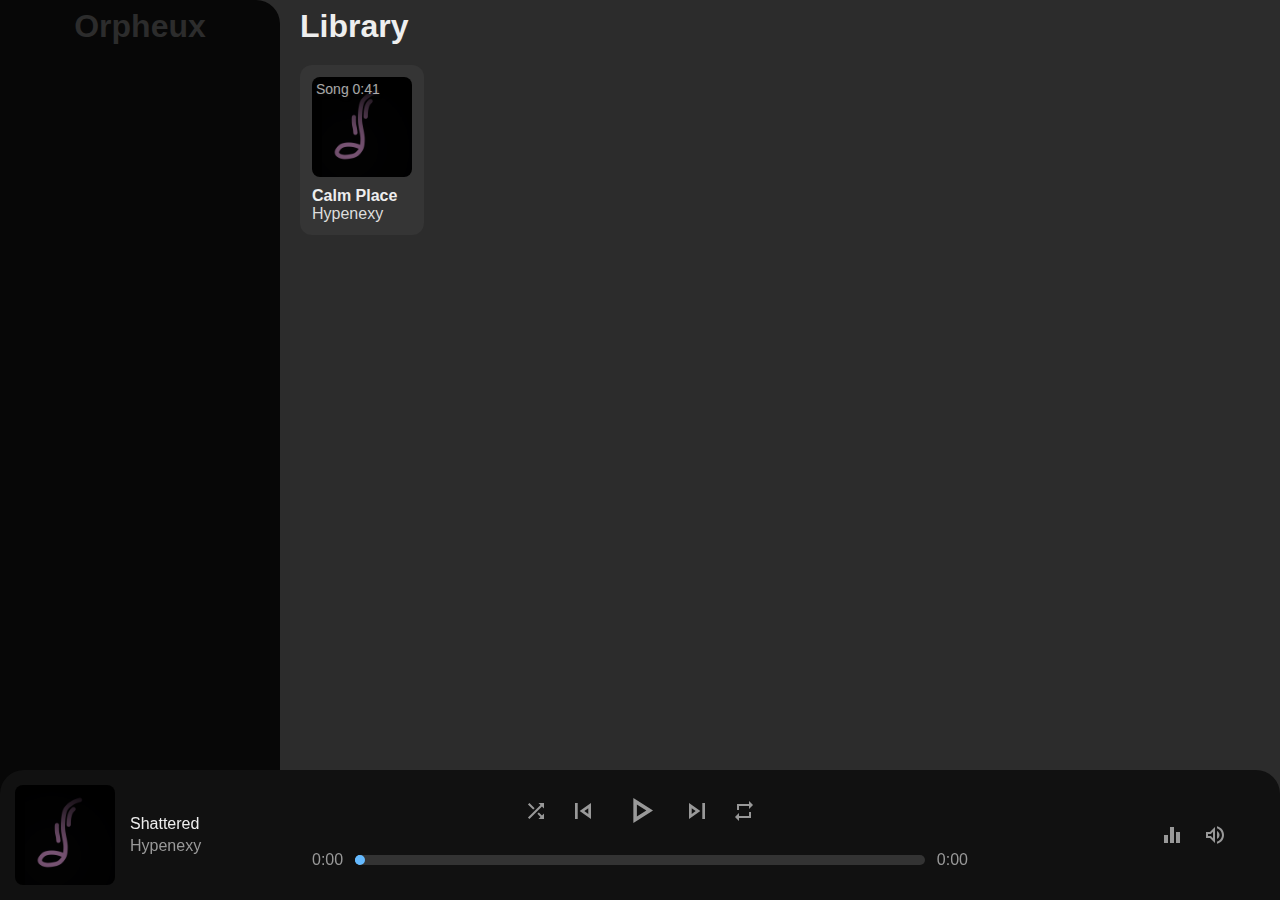
==== commit 667c5d07: "change - deftones" ====
--- a/index.html
+++ b/index.html
@@ -1,252 +1,18 @@
 <!DOCTYPE html>
-<html lang="en" style="background-color: #2c2c2c">
-
-
+<html lang="en" style="background:#2c2c2c">
 <head>
-    <style>
-    .loading{ position: fixed; background: black; height: 100vh; width: 100vw; z-index: 99; transition: background 19s,opacity 0.5s}
-    .centered,.circles,#loc{top: 45%;left: 50%}
-    .centered{
-        position: absolute; float: right;
-        transform: translate(-50%, -50%);
-        height: 400px;
-        width: 400px;
-    }
-    .circles{
-        position: absolute;
-        width: 10px;
-        height: 10px;
-        border-radius: 50%;
-        box-shadow: 50px 200px 0 0 #008cff, 60px 240px 0 0 #008cff, 70px 150px 0 0 #008cff, 80px 100px 0 0 #008cff;
-
-        animation: spin 9s linear infinite;
-    }
-
-    #loc{ position: absolute; transform: translate(-50%, -50%); height: 400px; width: 400px;}
-    #loc *{ position: absolute; border-radius: 100%;}
-    #inner-orbit{ top: 75px; left: 75px; width: 250px; height: 300px; animation: spin 6s linear infinite;}
-    .inner-orbit-cirlces{ top: 62px; height: 10px; width: 10px; background-color: rgb(101,186,255);}
-    #middle-orbit{ top: 35px; left: 35px; width: 300px; height: 325px; animation: spin 9s linear infinite;}
-    .middle-orbit-cirlces{ top: 25px; left: 17px; height: 20px; width: 20px; background-color: rgb(208,187,255);} #outer-orbit{ width: 400px; height: 400px; animation: spin 9s linear infinite;} .outer-orbit-cirlces{ top: -17px; left: 125px; height: 30px; width: 30px; background-color: rgb(187, 188, 255);}
-    @keyframes spin{ 100%{ -webkit-transform: rotate(360deg); -moz-transform: rotate(360deg); -ms-transform: rotate(360deg); -o-transform: rotate(360deg); transform: rotate(360deg);}}
-    </style>
     <meta charset="UTF-8">
     <meta name="viewport" content="width=device-width, initial-scale=1.0">
-    <!-- name idea: ChorusTune 
-        Orpheo
-        Orpheox
-    -->
-    <title>ChordTune</title>
+    <title>Orpheux</title>
 	<link rel="shortcut icon" href="ChordNote.png" type="image/x-icon">
     <link rel="stylesheet" href="default.css">
-    <link rel="stylesheet" href="https://cdnjs.cloudflare.com/ajax/libs/font-awesome/4.7.0/css/font-awesome.min.css">
 </head>
-<body style="margin:0">
-    <div class="loading">
-        <div id=login>
-            <div id="loc">
-                <img width="100%" src="ChordNote.png">
-                <div id="inner-orbit">
-                    <div class="inner-orbit-cirlces"></div>
-                </div>
-                <div id="middle-orbit">
-                    <div class="middle-orbit-cirlces"></div>
-                </div>
-                <div id="outer-orbit">
-                    <div class="outer-orbit-cirlces"></div>
-                </div>
-            </div>
-            
-            <!--
-                <i onclick='closeWelcome()' class='x fa fa-times'></i>
-                <div class="forms">
-                <div class="navbar"><a id="switchlogin" onclick="switchform('login')">Login</a><a id="switchregister" onclick="switchform('register')">Register</a></div>
-                <h1>Midelight</h1>
-                <form id="loginform">
-                    <label>
-                        <p>Username</p>
-                        <input type="text" required>
-                    </label>
-                    <label>
-                        <p>Password</p>
-                        <input type="password" required>
-                    </label>
-                    <a tabindex="0" type="submit" class="btn btna">Login</a>
-                </form>
-                <form id="registerform">
-                    <label>
-                        <p>Email</p>
-                        <input type="text" required>
-                    </label>
-                    <label>
-                        <p>Username</p>
-                        <input type="text" required>
-                    </label>
-                    <label>
-                        <p>Password</p>
-                        <input type="password" required>
-                    </label>
-                    <a tabindex="0" type="submit" class="btn btna">Register</a>
-                </form>
-                <a tabindex="0" onclick="closeWelcome()" class="btn">Continue without an account</a>
-            </div>
-            <h1>Here are some reasons to have an account</h1>
-            <div class="info">
-                <h2>Listen with your friends</h2>
-                <a>Invite other people and listen to music with them!</a>
-            </div>
-            <div class="info">
-                <h2>Upload your own music</h2>
-                <a>And then listen or even download it on all devices!</a>
-            </div>
-            <div class="info">
-                <h2>Sync your settings</h2>
-                <a>Instead of disabling that one option every time, keep all your settings on your account to all devices.</a>
-            </div> -->
-        </div>
-    </div>
-
-    <!-- 
-        this one is really shit    
-    <div class="loading">
-        <div class="centered">
-            <img width="100%" src="ChordNote.png">
-            <div class="circles">
-            </div>
-            <div class="circleses">
-            </div>
-        </div>
-    </div> -->
-    
-    
-    
-    <div class="mainContent">
-        <header>
-            <img src="ChordNote.png">
-            <h2>ChordTune <strong>BETA</strong></h2>
-            
-            <div class="add tooltip">
-                <span style="left: 0;" class="tooltiptext">Add a song</span>
-                <svg stroke-width="9" stroke="url(#gradient)" viewBox="0 0 256 256" xmlns="http://www.w3.org/2000/svg">
-                    <linearGradient id="gradient">
-                    <stop offset="5%" stop-color="#65baff"/>
-                    <stop offset="95%" stop-color="#d0bbff"/>
-                    </linearGradient>
-                    <g>
-                        <rect height="279" width="4" y="-11.5" x="126" fill="#fff"/>
-                        <rect transform="rotate(90 128 128)" height="279" width="4" y="-11.5" x="126" fill="#fff"/>
-                    </g>
-                </svg>
-            </div>
-            
-            <a class="fb">Feedback</a>
-        </header>
-        <div class="sidebar">
-            <nav>
-                <svg stroke="#fff" id="homeicon" viewBox="0 0 256 256" xmlns="http://www.w3.org/2000/svg">
-                    <linearGradient id="gradient">
-                      <stop offset="5%" stop-color="#65baff"/>
-                      <stop offset="95%" stop-color="#d0bbff"/>
-                    </linearGradient>
-                    <g>
-                     <path d="m31.98918,252.99999c0,0 190.42762,0 190.17933,-0.16492c0.24829,0.16492 0.24784,-126.00736 0,-126.17229c0,0.16468 31.64419,0.16493 31.39363,0c0.25313,0 -125.5334,-124.97671 -125.57454,-125.34763c0.20653,0.20616 -125.74247,125.92759 -125.98761,125.34763c0.03979,0.37261 29.58742,-0.2474 29.32826,0c0.2535,0 0.66092,126.33721 0.66092,126.33721z" stroke-width="9" fill="none"/>
-                     <rect height="84" width="48" y="168" x="104" stroke-width="9" fill="none"/>
-                    </g>
-                </svg>
-
-                <svg stroke="#fff" id="discovericon" viewBox="0 0 256 256" xmlns="http://www.w3.org/2000/svg">
-                    <linearGradient id="gradient">
-                      <stop offset="5%" stop-color="#65baff"/>
-                      <stop offset="95%" stop-color="#d0bbff"/>
-                    </linearGradient>
-                    <g>
-                     <path d="m99.77778,99.11111c0,0 -48,104.44444 -48.22222,104.44444c0.22222,0.00001 103.77778,-47.1111 103.55555,-47.11111c0.22223,0.00001 48.22223,-104.88888 48,-104.88888c0.22223,0 -103.33332,47.55556 -103.33332,47.55556z" stroke-width="9" fill="none"/>
-                     <ellipse ry="13" rx="13" cy="127" cx="127" stroke-width="9" fill="none"/>
-                     <ellipse ry="123" rx="123" cy="128" cx="128" stroke-width="9" fill="none"/>
-                    </g>
-                </svg>
-
-                <svg stroke="#fff" id="searchicon" viewBox="0 0 256 256" xmlns="http://www.w3.org/2000/svg">
-                    <linearGradient id="gradient">
-                      <stop offset="5%" stop-color="#65baff"/>
-                      <stop offset="95%" stop-color="#d0bbff"/>
-                    </linearGradient>
-                    <g>
-                        <line y2="146" x2="146" y1="254" x1="254" stroke-width="9" fill="none"/>
-                        <ellipse stroke-width="9" ry="84" rx="84" cy="90" cx="90" fill="none"/>
-                    </g>
-                </svg>
-
-                <svg stroke="#fff" id="optionsicon" style="position: absolute;bottom: 100px; left:0;" viewBox="0 0 256 256" xmlns="http://www.w3.org/2000/svg">
-                    <linearGradient id="gradient">
-                      <stop offset="5%" stop-color="#65baff"/>
-                      <stop offset="95%" stop-color="#d0bbff"/>
-                    </linearGradient>
-                    <g>
-                     <path d="m99,6.63404c0,0 58.99293,-0.44581 58.90287,-0.80245c0.09006,0.35664 0.99072,29.33429 0.90066,28.97765c0.09006,0.35664 14.50055,7.04379 14.41049,6.68715c0.09006,0.35664 21.7058,-19.70481 21.61573,-20.06145c0.09006,0.35664 41.06989,41.37116 40.97982,41.01452c0.09006,0.35664 -20.17469,20.8639 -20.26475,20.50726c0.09006,0.35664 6.84498,16.4058 6.75492,16.04916c0.09006,0.35664 28.91104,-0.08917 28.82098,-0.44581c0.09006,0.35664 0.09006,58.31194 0,57.9553c0.09006,0.35664 -29.63157,0.80245 -29.72163,0.44581c0.09006,0.35664 -6.66485,15.51418 -6.21453,15.51418c0.45033,0 21.1654,22.2905 21.07534,21.93386c0.09006,0.35664 -40.43943,39.1421 -40.5295,38.78547c0.09006,0.35663 -21.976,-19.25901 -22.06606,-19.61564c0.09006,0.35663 -15.22108,6.59797 -15.31114,6.24134c0.09006,0.35663 -0.36026,29.78009 -0.45033,29.42346c0.09006,0.35663 -58.90287,1.24825 -58.90287,0.80244c0,-0.44581 -0.45033,-29.86927 -0.54039,-30.2259c0.09007,0.35663 -15.22108,-6.33052 -15.31114,-6.68715c0.09007,0.35663 -21.07534,21.75551 -21.1654,21.39888c0.09007,0.35663 -41.34008,-41.5495 -41.43015,-41.90614c0.09007,0.35664 19.90449,-20.59643 19.81442,-20.95307c0.09007,0.35664 -6.21452,-14.35509 -6.30459,-14.71173c0.09007,0.35664 -28.28058,-0.08917 -28.37065,-0.44581c0.09007,0.35664 -0.81059,-57.59866 -0.90066,-57.9553c0.09007,0.35664 28.46072,-0.53498 28.37065,-0.89162c0.09007,0.35664 7.74564,-16.13833 7.65557,-16.49497c0.09007,0.35664 -20.17468,-20.59643 -20.26475,-20.95307c0.09007,0.35664 41.52022,-38.87464 41.43015,-39.23128c0.09007,0.35664 21.7058,20.41809 21.61573,20.06145c0.09007,0.35664 14.95088,-6.33051 14.86082,-6.68715c0.09007,0.35664 0.54039,-27.72939 0.54039,-27.72939z" stroke-width="9" fill="none"/>
-                     <ellipse ry="48" rx="48" cy="128" cx="128" stroke-width="9" fill="none"/>
-                    </g>
-                </svg>
-            </nav>
-
-        </div>
-        <div id="home">
-            <div class="welcome">
-                <h1 id="motd">Hey there,</h1>
-                <div>Favourites</div>
-                <div>Listen Together</div>
-                <div>Discover</div>
-            </div>
-
-            <div class="songs">
-                <div class="headings">
-                    <a class="title">Title</a><a>Album</a><a>Duration</a>
-                </div>
-                <hr>
-                <div class="song" tabindex=0 onclick="play('shattered')">
-                    <img src="songimage.png">
-                    <st> Shattered</st>
-                    <a>destruction</a>
-                    <dur>0:34</dur>
-                </div>
-                <div class="song" tabindex=0 onclick="play('construction')">
-                    <img src="songimage.png">
-                    <st> Construction</st>
-                    <a>destruction</a>
-                    <dur>0:25</dur>
-                </div>
-            </div>
-        </div>
-        <div id="discover">
-            <h1>Discover</h1>
-        </div>
-        <div id="search">
-            <h1>Search</h1>
-        </div>
-        <div id="options">
-            <h1>Options</h1>
-        </div>
-    </div>
-    <div class="player">
-        <div class="song">
-            <img src="songimage.png">
-            <div class="description">
-                <songtitle>Shattered</songtitle>
-                <artist>Hypenexy</artist>
-            </div>
-        </div>
-        <div class="controls">
-            <div class="buttons">
-                <button><i class="fa fa-random"></i></button><button><i class="fa fa-step-backward"></i></button><button id="play"><i class="fa fa-play"></i></button><button><i class="fa fa-step-forward"></i></button><button><i class="fa fa-repeat"></i></button>
-            </div>
-            <a id="timenow">0:00</a><div class="wholeseek"><input type="range" step="0.1" id="seek" value="0"/></div><a id="duration">0:00</a>
-        </div>
-        <div class="volume">
-            <div>
-                <button id="volumeButton"><i class="fa fa-volume-up"></i></button><input type="range" min="0" max="100" value="100" class="slider" id="volume">
-            </div>
-        </div>
-    </div>
-    <script src="player.js"></script>
+<body>
+    <script src="code/MDUtils.js"></script>
+    <script src="code/app.js"></script>
+    <script src="code/view.js"></script>
+    <script src="code/sidepanel.js"></script>
+    <script src="code/main.js"></script>
+    <script src="code/player.js"></script>
 </body>
 </html>--- a/default.css
+++ b/default.css
@@ -10,691 +10,219 @@
 brand color idea 2: #65baff
 
 */
-*{font-family:'Roboto',sans-serif}
-body{background-color:#2c2c2c;margin:0}
+*{font-family:'Roboto',sans-serif;margin:0;box-sizing: border-box;}
 ::-webkit-scrollbar{width:12px}
 ::-webkit-scrollbar-thumb{border-radius:8px;background:#aaa}
-::-webkit-scrollbar-thumb:hover{background:#777}
+::-webkit-scrollbar-thumb:hover{background:#999}
 ::-webkit-scrollbar-thumb:active{background:#777}
-.mainContent{
+app, html, body{
     background-color: #2c2c2c;
-    height: calc(100vh - 101px);
+    height: 100%;
     width: 100%;
 }
-.player{
+@font-face{
+    font-family: 'Material Icons';
+    font-style: normal;
+    font-weight: 400;
+    src: url(fonts/Material-Icons-Outlined.woff2) format('woff2');
+}
+
+.m-i{font-family:'Material Icons';font-weight:normal;font-style:normal;font-size:24px;display:inline-block;line-height:1;text-transform:none;letter-spacing:normal;word-wrap:normal;white-space:nowrap;direction:ltr;-webkit-font-smoothing:antialiased;text-rendering:optimizeLegibility;-moz-osx-font-smoothing:grayscale;font-feature-settings:'liga'}
+
+view{
+    display: inline-block;
+    height: calc(100% - 130px);
+}
+
+sidepanel{
+    user-select: none;
+    display: inline-block;
+    width: 280px;
+    height: calc(100% + 24px);
+    border-radius: 0 24px 0 0;
+    background: #070707;
+    color: #bbb;
+    padding: 8px;
+    /* box-shadow: 1px 0 2px #020202; nah*/
+}
+
+sidepanel h1{
+    color: #2c2c2c;
+    text-align: center;
+}
+
+main{
+    position: absolute;
+    left: 280px;
+    top: 0;
+    width: calc(100% - 280px);
+    height: calc(100% - 130px);
+
+    color: #eee;
+    padding: 8px 20px;
+    overflow-y: auto;
+    overflow-x: visible;
+}
+
+main h1{
+    margin-bottom: 20px;
+}
+
+.song{
+    position: relative;
+    cursor: pointer;
+    display: inline-block;
+    background: #353535;
+    padding: 12px;
+    border-radius: 12px;
+}
+.song:hover, .song:focus-visible{
+    background: #444;
+}
+.song *{
+    display: block;
+}
+.song img{
+    width: 100px;
+    height: 100px;
+    border-radius: 8px;/*50%*/
+}
+.song ti{
+    margin-top: 10px;
+    font-weight: 600;
+}
+.song ar{
+    color: #ddd;
+}
+.song ty{
+    position: absolute;
+    opacity: 0.7;
+    left: 16px;
+    top: 16px;
+    text-shadow: 1px 2px 3px #111;
+    font-size: 14px;
+}
+
+player{
+    user-select: none;
     position: fixed;
-    z-index: 2;
-    display: inline-flex;
+    bottom: 0;
+    display: flex;
+    border-radius: 24px 24px 0 0;
+    height: 130px;
+    width: 100%;
+
+    color: #999;
+    background-color: #111;
+}
+
+song, controls, options{
+    height: 130px;
+}
+
+song{
+    width: 300px;
+}
+
+song img{
+    width: 100px;
+    height: 100px;
+    margin: 15px;
+    vertical-align: middle;
+    border-radius: 8px;
+}
+
+song ti, song ar{
+    position: absolute;
+    user-select: text;
+}
+
+song ti{
+    top: 45px;
+    color: #eee;
+}
+
+song ar{
+    top: 67px;
+}
+
+options{
+    width: 300px;
+}
+
+options div{
+    margin: 52.75px;
+    position: absolute;
+    right: 0;
+}
+
+controls{
+    width: calc(100% - 600px);
+}
+
+controls buttons{
+    display: block;
+    text-align: center;
+    margin: 19px;
+}
+
+controls buttons i, options i{
+    cursor: pointer;
+    vertical-align: middle;
+    margin-right: 15px;
+}
+controls buttons i:last-child, options i:last-child{
+    margin-right: 0;
+}
+controls buttons .big{
+    font-size: 32px!important;
+}
+controls buttons .biggest{
+    font-size: 43px!important;
+}
+controls buttons i:hover,controls buttons i:focus-visible,
+options i:hover,options i:focus-visible{
     color: #fff;
-    background-color: #111;
-    border-top: 1px solid #444;
-    height: 100px;
+}
+
+slider{
+    display: flex;
+    justify-content: space-between;
+    align-items: center;
+}
+
+slider a{
+    padding: 0 12px;
+}
+
+controls input {
+    cursor: pointer;
     width: 100%;
-}
-
-.player .song{
-    width: 30%;
-}
-
-.player .song img{
-    width: 80px;
-    height: 80px;
-    padding: 10px;
-    vertical-align: middle
-}
-
-.player .song .description{
-    display: inline;
-    position: relative;
-}
-
-.player .song .description *{
-    width: 200px;
-}
-
-.player .song .description songtitle{
-    position: absolute;
-    top: -10px;
-}
-.player .song .description artist{
-    position: absolute;
-    top: 10px;
-    font-size: 14px;
-    color: #bbb
-}
-
-.player .controls{
-    width: 40%;
-}
-
-.player .controls .buttons{
-    text-align: center;
-    margin-top: 10px;
-}
-
-.player .controls .buttons button{
-    user-select: none;
-    cursor: pointer;
-    background: none;
-    color: #bbb;
-    width: 28px;
-    height: 28px;
-    border: 1px solid #111;
-    border-radius: 50%;
-    margin: 5px;
-    font-size: 12px;
-    transition: 0.15s;
-}
-.player .controls .buttons button:hover{
-    color: #fff;
-}
-.player .controls .buttons button:active{
-    border: 2px solid #fff;
-}
-
-#play{
-    font-size: 12px;
-    color: #000;
-    background: #fff;
-}
-#play:hover{
-    background: #bbb;
-}
-#play:active{
-    color: #bbb/*rgb(49, 7, 7)*/;
-    background: #0a0a0a;
-}
-
-.player .controls{
-    text-align: center;
-}
-
-.player .controls a{
-    color: #bbb;
-    font-size: 14px;
-    padding: 0 6px;
-}
-
-
-
-
-
-
-
-
-
-.player .controls input {
-    cursor: pointer;
-    width: 85%;
     height: 10px;
     -webkit-appearance: none;
+    appearance: none;
     background: #111;
-    outline: none;
     background: #333;
     border-radius: 5px;
     overflow: hidden;
 }
 
-
-.player .controls input::-webkit-slider-thumb {
+controls input::-webkit-slider-thumb {
     -webkit-appearance: none;
+    appearance: none;
     width: 10px;
     height: 10px;
     border-radius: 50%;
     background: #65baff;
     border: 2px solid #65baff;
-    box-shadow: -405px 0 0 400px #65baff;
+    box-shadow: -9005px 0 0 9000px #65baff;
     transition: 0.2s;
 }
 
-.player .controls .wholeseek {
+controls .wholeseek {
     display: inline;
 }
-.wholeseek:hover input[type="range"]::-webkit-slider-thumb{
-    background: #ddd;
-    border: 2px solid #fff;
-}
-
-@media screen and (max-width: 1257px){
-    .player .controls a{
-        padding: 0;
-    }
-}
-/* 
-.player .controls input{
-    cursor: pointer;
-    background-color: #222;
-     border: 1px solid #ccc;
-    border-radius: 50px;
-    -webkit-appearance: none;
-    margin: 0;
-    width: 85%;
-}
-
-@media screen and (-webkit-min-device-pixel-ratio:0){
-    .player .controls input {
-        overflow: hidden;
-        -webkit-appearance: none;
-        background-color: #222;
-    }
-    
-    .player .controls input::-webkit-slider-runnable-track{
-        height: 10px;
-        -webkit-appearance: none;
-        color: #65baff;
-        margin-top: -1px;
-    }
-    
-    .player .controls input::-webkit-slider-thumb{
-        width: 10px;
-        -webkit-appearance: none;
-        height: 10px;
-        background: #fff;
-        box-shadow: -4000px 0 0 4000px #65baff;
-    }
-}
-
-input[type="range"]::-moz-range-progress{
-  background-color: #65baff; 
-}
-input[type="range"]::-moz-range-track{  
-  background-color: #222;
-}
-
-input[type="range"]::-ms-fill-lower{
-  background-color: #65baff; 
-}
-input[type="range"]::-ms-fill-upper{  
-  background-color: #222;
-} */
-
-
-
-
-.player .volume{
-    width: 30%;
-    text-align: right;
-}
-
-.player .volume div{
-    padding: 31px;
-}
-
-.player .volume button{
-    user-select: none;
-    cursor: pointer;
-    background: none;
-    color: #bbb;
-    width: 28px;
-    height: 28px;
-    border: 1px solid #111;
-    border-radius: 50%;
-    margin: 5px;
-    font-size: 12px;
-    transition: 0.15s;
-}
-.player .volume button:hover{
-    color: #fff;
-}
-.player .volume button:active{
-    border: 2px solid #fff;
-}
-
-
-.slider{
-    -webkit-appearance: none;
-    width: 100%;
-    max-width: 200px;
-    height: 4px;
-    background: #d3d3d3;
-    outline: none;
-    opacity: 0.7;
-    transition: 0.15s;
-  }
-  
-  .slider:hover{
-    opacity: 1;
-  }
-  
-  .slider::-webkit-slider-thumb{
-    -webkit-appearance: none;
-    appearance: none;
-    width: 15px;
-    height: 15px;
-    border-radius: 50%;
-    background: #65baff;
-    cursor: pointer;
-  }
-
-@media (max-width: 660px){
-    
-    .player .controls{
-        margin-left: 12%;
-        width: 55%;
-    }
-    .player .volume{
-        display: none;
-        width: 0%;
-    }
-}
-
-@media (max-width: 500px){
-    .player .controls{
-        margin-left: 0;
-        width: calc(100% - 110px);
-    }
-    .player .song{
-        width: 100px;
-    }
-    .player .song .description{
-        display: none;
-    }
-}
-
-
-.mainContent .songs{
-    text-align: center;
-    color: #fff;
-    width: 100%;
-}
-
-.mainContent .songs .title{
-    text-align: left;
-    float: none;
-}
-
-.mainContent .songs div *{
-    float: right;
-    width: 33.33%;
-}
-
-.mainContent .songs .headings{
-    text-transform: uppercase;
-    font-weight: 400;
-    color: #bbb;
-    width: 80%;
-    margin: 10px 0;
-    margin-left: 10%;
-}
-
-.mainContent .songs th, td{
-    padding: 12px;
-    height: 40px;
-    text-align: left;
-}
-
-.mainContent .songs tr{
-    cursor: pointer;
-}
-
-.mainContent .songs tr:hover {background-color: #333}
-
-.mainContent .songs .tablesort{
-    user-select: none;
-    border-bottom: 1px solid #bbb;
-    background: #222;
-}
-
-.mainContent .songs .tablesort:hover{
-    background: #222;
-    cursor: default;
-}
-
-.mainContent .songs st::before{
-    transition: 0.3s;
-    opacity: 0.0;
-    font-family: FontAwesome;
-    content: "\f04b";
-}
-.mainContent .songs .song ~ .mainContent .songs st:before{
-    opacity: 1.0;
-}
-/* work on this plz */
-
-.mainContent .songs st{
-    float: none;
-}
-
-.mainContent .songs hr{
-    border: 0;
-    border-top: 1px solid #bbb;
-    width: 81%;
-}
-
-.mainContent .songs .song{
-    cursor: pointer;
-    padding: 30px 10px;
-    margin-top: 20px;
-    border: 1px solid #2c2c2c;
-    width: 80%;
-    margin-left: calc(10% - 10px);
-    border-radius: 5px;
-    transition: 0.3s;
-    outline: 0;
-}
-.mainContent .songs .song:focus{
-    border: 1px solid #555;
-}
-.mainContent .songs .song:hover{
-    background: #333;
-}
-.mainContent .songs .song:active{
-    background: #555;
-}
-
-.mainContent .songs .song img{
-    width: 52px;
-    height: 52px;
-    margin: -17px;
-    margin-left: 10px;
-    margin-right: -55px;
-    float: left;
-}
-
-.mainContent .songs .song img{
-    float: left;
-    width: 56px;
-    height: 56px;
-}
-
-.mainContent header{
-    user-select: none;
-    color: #fff;
-    width: calc(100% - 20px);
-    background-color: #111;
-    padding: 10px;
-}
-
-.mainContent header img, .mainContent header svg{
-    margin: -8px 0;
-    height: 36px;
-}
-
-.mainContent header h2{
-    font-weight: 400;
-    display: inline;
-    margin: 0;
-}
-.mainContent header h2 strong{
-    background: rgb(101,186,255);
-    background: linear-gradient(117deg, rgba(101,186,255,1) 0%, rgba(208,187,255,1) 100%);
-    background-clip: text;
-    -webkit-background-clip: text;
-    -webkit-text-fill-color: transparent;
-}
-
-.mainContent header .add, .mainContent header .fb{
-    float: right;
-}
-
-.mainContent header a,.mainContent header svg{
-    cursor: pointer;
-    color: #bbb;
-    margin-left: 5px;
-    padding: 5px 10px;
-    transition: 0.3s;
-}
-.mainContent header svg:hover{
-    stroke: #fff;
-    stroke-width: 23;
-}
-.mainContent header .fb {
-    border: 1px solid #bbb;
-    border-image-slice: 1;
-    border-image-source: linear-gradient(117deg, rgba(101,186,255,1) 0%, rgba(208,187,255,1) 100%);
-
-}
-.mainContent header .fb:hover {
-    border: 1px solid #fff;
-}
-.mainContent header a:hover{
-    color: #fff;
-}
-.mainContent header .fb{
-    border-image-source: linear-gradient(294deg, rgba(101,186,255,1) 0%, rgba(208,187,255,1) 100%);
-}
-
-
-
-
-.mainContent .sidebar{
-    user-select: none;
-    float: left;
-    z-index: 0;
-    width: 60px;
-    height: calc(100% - 49px);
-    background-color: #111;
-}
-/*    overflow: hidden;
-    transition: 0.3s;
-}
-
- .mainContent .sidebar nav:hover{
-    width: 200px;
-    box-shadow: 4px 0px 5px rgba(0,0,0,.4);
-} */
-
-.mainContent .sidebar svg{
-    cursor: pointer;
-    padding: 11px;
-    padding-top: 2rem;
-    position: relative;
-    width: 36px;
-    stroke: #bbb;
-    transition: 0.1s;
-}
-.mainContent .sidebar svg:hover{
-    stroke: #fff;
-}
-
-.mainContent .welcome {
-    padding: 60px;
-    color: #fff;
-    border-radius: 12px;
-}
-.mainContent .welcome h1{
-    font-size: 56px;
-    font-weight: 400;
-    margin: 0;
-    margin-bottom: 40px;
-}
-.mainContent .welcome div{
-    user-select: none;
-    cursor: pointer;
-    display: inline;
-    padding: 20px;
-    border: 1px solid #bbb;
-    transition: 0.1s;
-}
-.mainContent .welcome div:hover{
-    border: 1px solid #fff;
-}
-
-#home, #discover, #search, #options {
-    width: calc(100% - 60px);
-    margin-left: 60px;
-}
-
-.tooltip {
-    position: relative;
-    display: inline;
-}
-  
-.tooltip .tooltiptext {
-    visibility: hidden;
-    opacity: 0;
-    width: 120px;
-    background-color: #444;
-    border: 1px solid #bbb;
-    color: #fff;
-    text-align: center;
-    border-radius: 12px;
-    padding: 5px 0;
-    position: absolute;
-    z-index: 1;
-    top: 150%;
-    left: 50%;
-    margin-left: -60px;
-    transition: 0.2s;
-}
-.tooltip:hover .tooltiptext {
-    transition-delay: 0.4s;
-    opacity: 0.7;
-    visibility: visible;
-}
-
-
-
-
-
-#login{
-    z-index: -1;
-    position: absolute;
-    top: 50%;
-    left: 50%;
-    transform: translate(-50%, -50%);
-
-    width: 80%;
-    height: 80%;
-    padding: 20px;
-
-    color: #fff;
-    
-    border: 2px solid #00000000;
-
-    color: #000;
-    opacity: 1;
-
-    overflow: hidden;
-    overflow-y: scroll;
-}
-#login h1{
-    text-align: center;
-    margin: 30px 70px;
-    font-weight: 400;
-}
-#login .x{
-    opacity: 0;
-    cursor: pointer;
-    position: absolute;
-    right: 10px;
-    top: 10px;
-    font-size: 24px;
-    padding: 9px 12px;
-    color: #ddd;
-    border-radius: 50%;
-    transition: 0.3s;
-}
-#login .x:hover{
-    color: #fff;
-    background: #ffffff33;
-}
-#login .x:active{
-    border-radius: 45%;
-    background: #ffffff55;
-}
-#login .forms{
-    opacity: 0;
-    border: 1px solid #666;
-    border-radius: 12px;
-    max-width: 470px;
-    transition: 1s;
-}
-#login .navbar{
-    margin-bottom: 20px;
-    padding: 12px;
-    text-align: center;
-}
-#login p{
-    text-transform: uppercase;
-    font-size: 12px;
-    color: #bbb;
-    font-weight: 900;
-    margin: 0 10%;
-}
-#login .navbar a{
-    font-weight: 600;
-    cursor: pointer;
-    color: #eee;
-    border-bottom: 2px solid #bbb;
-    padding: 12px;
-    transition: 0.2s;
-}
-#login .navbar a:hover{
-    color: #fff;
-    background: #33333366;
-}
-#loginform,#registerform{
-    display: none;
-}
-#login .btn{
-    box-sizing: border-box;
-    display: block;
-    text-align: center;
-    width: 80%;
-    margin: 12px 10%;
-    cursor: pointer;
-    color: #eee;
-    padding: 12px;
-    font-weight: 600;
-    color: #888;
-    border-radius: 8px;
-    transition: 0.2s;
-}
-#login .btn:hover,#login .btn:focus{
-    color: #666;
-    
-}
-#login .btna{
-    outline: 0;
-    color: #65baff;
-    border: 1px solid #65baff;
-}
-#login .btna:hover,#login .btna:focus{
-    color: #d0bbff;
-    border: 1px solid #d0bbff;
-}
-#login .btna:active{
-    color: #000;
-    background: #d0bbff;
-}
-#login input{
-    box-sizing: border-box;
-    background: none;
-    border: 1px solid #bbb;
-    border-radius: 8px;
-    width: 80%;
-    margin: 0 0 8px 10%;
-    color: #fff;
-    font-size: 20px;
-    padding: 12px;
-    outline: 0;
-    transition: 0.2s;
-}
-#login input:focus{
-    border: 1px solid #65baff;
-}
-
-#login .info{
-    opacity: 0;
-    border: 1px solid #666;
-    border-radius: 8px;
-    margin: 30px 0;
-    transition: 2s;
-}
-#login .info h2{
-    display: inline-block;
-    margin: 0;
-    padding: 0 12px;
-    color: #d0bbff;
-    background: #000;
-    box-shadow: 0 0 6px 6px #000;
-    font-size: 26px;
-    font-weight: 900;
-    transform: translate(10px, -19px);
-}
-#login .info a{
-    display: block;
-    padding: 0 12px;
-    margin-bottom: 20px;
+controls:hover input[type="range"]::-webkit-slider-thumb{
+    background: #65baff55;
+    border: 2px solid #fffcfccc;
 }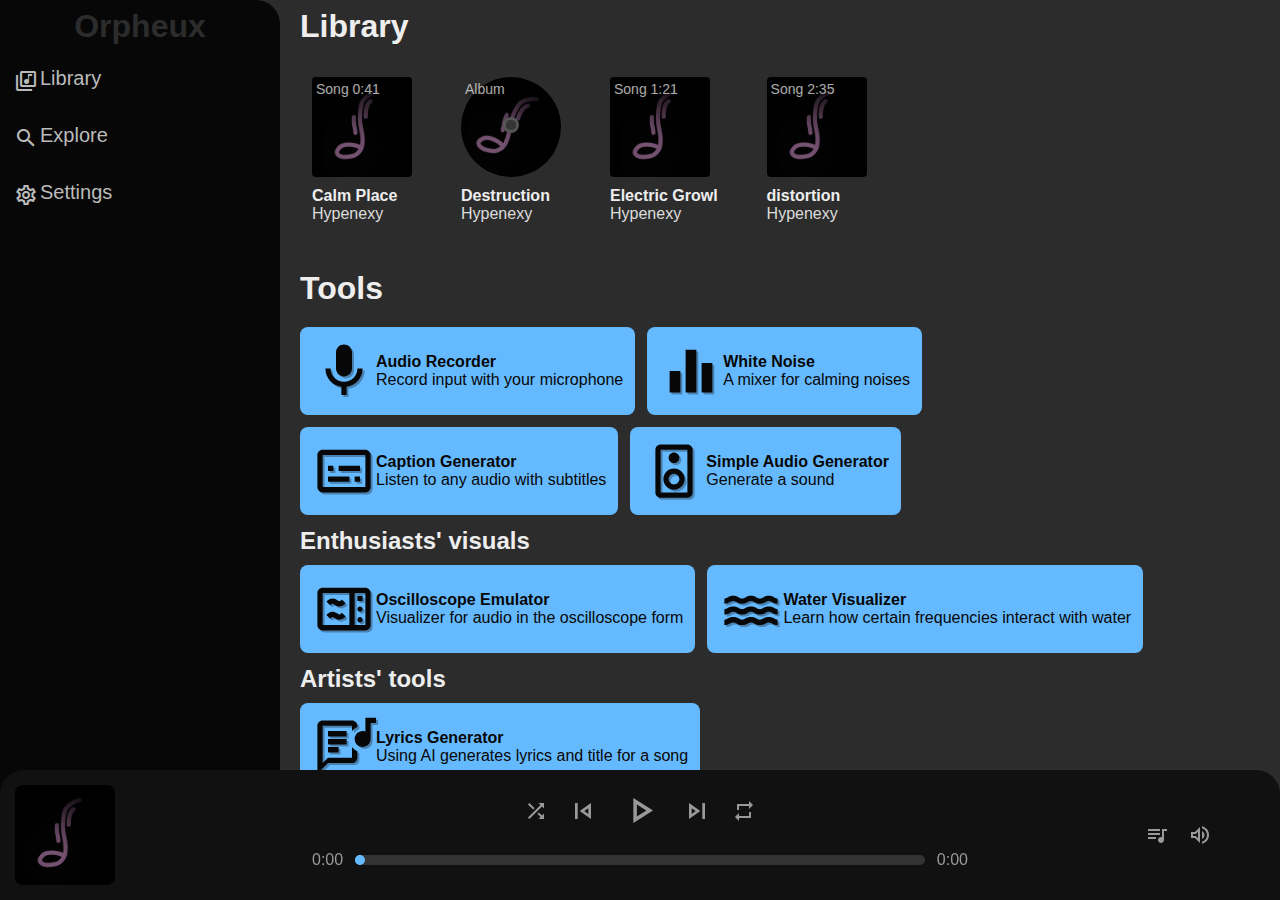
==== commit 42515e4e: "i worked" ====
--- a/index.html
+++ b/index.html
@@ -5,14 +5,16 @@
     <meta name="viewport" content="width=device-width, initial-scale=1.0">
     <title>Orpheux</title>
 	<link rel="shortcut icon" href="ChordNote.png" type="image/x-icon">
-    <link rel="stylesheet" href="default.css">
+    <link rel="stylesheet" href="assets/themes/default.css">
 </head>
 <body>
     <script src="code/MDUtils.js"></script>
+    <script src="code/jquery-3.6.0.min.js"></script>
     <script src="code/app.js"></script>
     <script src="code/view.js"></script>
     <script src="code/sidepanel.js"></script>
     <script src="code/main.js"></script>
     <script src="code/player.js"></script>
+    <script src="code/tools.js"></script>
 </body>
 </html>--- a/assets/themes/default.css
+++ b/assets/themes/default.css
@@ -0,0 +1,1096 @@
+/*
+#2c2c2c - main background
+#555 - between backgrounds color
+#111 - darker background
+#fff - text color
+#bbb - darker text color
+#0a0a0a - darkest background
+
+brand color idea 1: #658bff
+brand color idea 2: #65baff
+
+*/
+*{font-family:'Roboto',sans-serif;margin:0;box-sizing: border-box;}
+:root{
+    --brand: #65baff;
+
+    --sidepanelbg: #070707;
+    --sidepaneltx: #bbb;
+    --sidepanelhover: #eee;
+    --sidepanelactivebg: linear-gradient(90deg, #d0bbff 0%, #65baff 100%);
+    --sidepanelactivebgf: #d0bbff;
+
+    --mainbg: #2c2c2c;
+    --maintx: #eee;
+    
+    --songbg: #353535;
+    --songhoverbg: #444;
+    --songalbumdisc: #555; 
+    --songar: #ddd;
+    --songtyshadow: #111;
+    --songalbumbg: #444;
+    --songalbumhoverbg: #555;
+    --songalbumactivebg: #65baff;
+
+    --playertx: #999;
+    --playerbg: #111;
+    --playerhovertx: #fff;
+    --songinfotx: #eee;
+    --songinfotishadow: #111;
+    --songinfoarshadow: #070707;
+    --playersliderbg: #333;
+    --playersliderdot: #65baff55;
+    --playersliderdoto: #fffcfccc;
+
+    --settingsbg: #222;
+    --settingsabg: #111;
+    --settingsatx: #bbb;
+    --settingsahoverbg: #1c1c1c;
+    --settingsahovertx: #fff;
+    --settingsaactivetx: #111;
+}
+::-webkit-scrollbar{width:12px}
+::-webkit-scrollbar-thumb{border-radius:8px;background:var(--sidepaneltx)}
+::-webkit-scrollbar-thumb:hover{background:#999}
+::-webkit-scrollbar-thumb:active{background:#777}
+app, html, body{
+    overflow: hidden;
+    background-color: var(--mainbg);
+    height: 100%;
+    width: 100%;
+}
+.toolactive, .toolactive app{
+    background-color: var(--sidepanelbg);
+    transition: .3s;
+}
+.MotionDisabled *{
+    transition: initial!important;
+}
+@font-face{
+    font-family: 'Material Icons';
+    font-style: normal;
+    font-weight: 400;
+    src: url(../fonts/Material-Icons-Outlined.woff2) format('woff2');
+}
+
+.m-i{font-family:'Material Icons';font-weight:normal;font-style:normal;font-size:24px;display:inline-block;line-height:1;text-transform:none;letter-spacing:normal;word-wrap:normal;white-space:nowrap;direction:ltr;-webkit-font-smoothing:antialiased;text-rendering:optimizeLegibility;-moz-osx-font-smoothing:grayscale;font-feature-settings:'liga'}
+
+x, .x {
+    z-index: 2;
+    user-select: none;
+    cursor: pointer;
+    position: absolute;
+    border-radius: 40%;
+    top: 15px;
+    padding: 10px;
+    right: 15px;
+    text-align: center;
+    transition: 0.2s;
+}
+
+x:hover, .x:hover {
+    background: #55555533;
+    border-radius: 50%;
+}
+
+x:focus-visible, .x:focus-visible {
+    outline: 1px solid #bbb;
+    border-radius: 50%;
+}
+
+x:active, .x:active {
+    background: #55555555;
+    border-radius: 45%;
+}
+
+button, input{
+	background: none;
+	color: inherit;
+	border: none;
+	padding: 0;
+	font: inherit;
+	cursor: pointer;
+    outline: 0;
+}
+input{
+    cursor: initial;
+}
+.lds-ellipsis {
+  display: inline-block;
+  position: absolute;
+  top: 50%;
+  left: 50%;
+  transform: translate(-50%,-50%);
+  width: 80px;
+  height: 80px;
+}
+.lds-ellipsis div {
+  position: absolute;
+  top: 33px;
+  width: 13px;
+  height: 13px;
+  border-radius: 50%;
+  background: #fff;
+  animation-timing-function: cubic-bezier(0, 1, 1, 0);
+}
+.lds-ellipsis div:nth-child(1) {
+  left: 8px;
+  animation: lds-ellipsis1 0.6s infinite;
+}
+.lds-ellipsis div:nth-child(2) {
+  left: 8px;
+  animation: lds-ellipsis2 0.6s infinite;
+}
+.lds-ellipsis div:nth-child(3) {
+  left: 32px;
+  animation: lds-ellipsis2 0.6s infinite;
+}
+.lds-ellipsis div:nth-child(4) {
+  left: 56px;
+  animation: lds-ellipsis3 0.6s infinite;
+}
+@keyframes lds-ellipsis1 {
+  0% {
+    transform: scale(0);
+  }
+  100% {
+    transform: scale(1);
+  }
+}
+@keyframes lds-ellipsis3 {
+  0% {
+    transform: scale(1);
+  }
+  100% {
+    transform: scale(0);
+  }
+}
+@keyframes lds-ellipsis2 {
+  0% {
+    transform: translate(0, 0);
+  }
+  100% {
+    transform: translate(24px, 0);
+  }
+}
+view{
+    display: inline-block;
+    height: calc(100% - 130px);
+}
+
+
+sidepanel{
+    user-select: none;
+    display: inline-block;
+    width: 280px;
+    height: calc(100% + 24px);
+    border-radius: 0 24px 0 0;
+    background: var(--sidepanelbg);
+    color: var(--sidepaneltx);
+    padding: 8px;
+    /* box-shadow: 1px 0 2px #020202; nah*/
+}
+
+sidepanel h1{
+    color: var(--mainbg);
+    text-align: center;
+}
+
+sidepanel .active{
+    font-weight: 600;
+    background: var(--sidepanelactivebgf);
+    background: var(--sidepanelactivebg);
+    background-clip: text;
+    -webkit-background-clip: text;
+    -webkit-text-fill-color: transparent;
+}
+sidepanel a{
+    cursor: pointer;
+    display: block;
+    /* background: #222; */
+    padding: 12px;
+    margin: 10px -8px;
+    border-radius: 0 12px 12px 0;
+    width: 140px;
+    font-size: 20px;
+    transition: .2s, font-weight 0s;
+}
+sidepanel a:hover:not(.active){
+    color: var(--sidepanelhover);
+    width: 145px;
+    padding-left: 16px;
+}
+
+sidepanel i{
+    float: left;
+    margin: 2px;
+}
+view .activeview{
+    visibility: visible;
+    transform: initial;
+    opacity: initial;
+}
+.library, .explore, .settings{
+    visibility: hidden;
+    opacity: 0;
+    transform: translateY(-50px);
+    transition: .2s;
+}
+.staticmain{
+    overflow: hidden;
+}
+main{
+    position: absolute;
+    left: 280px;
+    top: 0;
+    width: calc(100% - 280px);
+    height: calc(100% - 130px);
+
+    color: var(--maintx);
+    padding: 8px 20px;
+    overflow-y: auto;
+    overflow-x: visible;
+}
+
+@media screen and (max-width: 950px) {
+    sidepanel{
+        width: 160px;
+    }
+    main{
+        left: 160px;
+        width: calc(100% - 160px);
+    }
+}
+
+main h1, main h2{
+    margin-bottom: 20px;
+}
+
+library{
+    display: flex;
+    flex-flow: wrap;
+}
+
+tools{
+    display: flex;
+    flex-flow: wrap;
+}
+
+tools h2{
+    flex-basis: 100%;
+    margin-bottom: 10px;
+}
+
+tools div{
+    display: flex;
+    align-items: center;
+    cursor: pointer;
+    user-select: none;/*think bour it*/
+    border-radius: 8px;
+    background: var(--brand); /*think about colors rgb(167 107 130);*/
+    color: var(--sidepanelbg);
+    padding: 12px;
+    margin: 0 12px 12px 0;
+    transition: .1s;
+}
+tools i{
+    text-shadow: 2px 2px #11111155;
+    font-size: 64px!important;
+}
+tools info{
+    display: inline-block;
+}
+tools ti{
+    font-weight: 600;
+}
+tools ti, tools desc{
+    display: block;
+}
+tools div:hover, tools div:focus-visible{
+    transform: translate(-3px, -3px);
+    box-shadow: 3px 3px 0 var(--playersliderdot);
+}
+tools div:active{
+    transform: initial;
+    box-shadow: 0 0 2px var(--playersliderdot);
+    /* transition: initial; */
+    background: var(--sidepanelbg);
+    color: var(--brand);
+}
+
+.tool{
+    display: block;
+    position: absolute;
+    top: 0;
+    right: 0;
+    width: 100%;
+    height: 100%;
+    background: var(--sidepanelbg);
+    color: var(--sidepaneltx);
+    border-radius: 24px 0 0 0;
+    z-index: 4;
+}
+
+.tooltransition{
+    opacity: 0;
+    transform: translateY(50px);
+    transition: .3s;
+}
+
+.tooltransitioned{
+    opacity: 1;
+    transform: initial;
+}
+
+.tool toolheader{
+    display: block;
+    height: 46px;
+}
+.tool toolheader a{
+    display: block;
+    text-align: center;
+    padding: 14px;
+}
+.tool toolheader .x{
+    top: 2px;
+    right: 2px;
+}
+
+.tool tool{
+    display: block;
+    overflow-y: auto;
+    height: calc(100% - 46px);
+}
+
+.tool .error{
+    font-size: 28px;
+    text-align: center;
+    padding: 0 24px;
+}
+
+.tool .micrecord{
+    user-select: none;
+    font-size: 48px;
+    position: relative;
+    left: 50%;
+    transform: translateX(-50%);
+    margin-top: 20px;
+    background: var(--maintx);
+    color: var(--sidepanelbg);
+    border-radius: 50%;
+    padding: 8px;
+    transition: .2s;
+}
+
+.tool .micrecord:hover, .tool .micrecord:focus-visible{
+    transform: translate(-50%, -3px);
+    box-shadow: 0 3px 0 #eeeeee55;
+}
+.tool .micrecordactive:hover{
+    box-shadow: 0 3px 4px var(--brand);
+}
+.tool .micrecord:active, .tool .micrecordactive{
+    transform: translateX(-50%);
+    box-shadow: 0 0 3px 1px #eeeeee55;
+    background: var(--sidepanelbg);
+    color: var(--maintx);
+    transition: .1s;
+}
+.tool .micrecordactive{
+    color: var(--brand);
+    box-shadow: 0 0 3px 3px var(--brand);
+}
+
+.tool .mictimer{
+    position: absolute;
+    left: 50%;
+    top: 140px;
+    transform: translateX(-50%);
+    visibility: hidden;
+    opacity: 0;
+    transition: .2s;
+}
+.tool .mictimeractive{
+    visibility: visible;
+    opacity: 1
+}
+.tool .miccanvas{
+    z-index: -1;
+    position: absolute;
+    left: 50%;
+    transform: translate(-50%, -20px);
+}
+
+.tool .audiorecording{
+    background: var(--songbg);
+    border-radius: 12px;
+    padding: 12px;
+    width: 80%;
+    margin: 12px 0 0 10%;
+
+    display: flex;
+    justify-content: space-between;
+}
+.tool .audiorecording input{
+    background: var(--settingsahoverbg);
+    color: var(--songinfotx);
+    border: initial;
+    border-radius: 8px;
+    font-size: 18px;
+    padding: 12px;
+    margin: 0 8px;
+    width: 70%;
+}
+.tool .audiorecording input:hover, .tool .audiorecording input:focus{
+    background: var(--settingsabg);
+}
+.tool .audiorecording button{
+    background: var(--settingsahoverbg);
+    border-radius: 8px;
+    padding: 12px;
+}
+.tool .audiorecording button:hover, .tool .audiorecording button:focus-visible{
+    color: var(--songinfotx);
+    background: var(--settingsabg);
+}
+
+.tool .noises{
+    display: flex;
+    fill: #ddd;
+}
+.tool .noises div{
+    display: flex;
+    flex-direction: column;
+    align-items: center;
+
+    padding: 12px;
+    margin: 0 12px 12px 0;
+    border: 3px solid var(--songbg);
+    border-radius: 12px;
+}
+
+.artist{
+    cursor: pointer;
+    display: inline-block;
+    margin: 0 25px 25px 0;
+    padding: 8px;
+    border-radius: 12px;
+    transition: .4s;
+}
+.artist:hover, .artist:focus-visible{
+    background: var(--songalbumbg);
+}
+.artist:hover img, .artist:focus-visible img{
+    transform: translateY(-5px);
+    box-shadow: 0 5px var(--songtyshadow);
+}
+.artist:active img{
+    transition: .1s;
+    transform: initial;
+    box-shadow: initial;
+}
+.artist img{
+    display: block;
+    width: 150px;
+    height: 150px;
+    object-fit: cover;
+    border-radius: 50%;
+    transition: .2s;
+}
+.artist ar{
+    max-width: 150px;
+    display: block;
+    margin-top: 8px;
+    font-size: 18px;
+    font-weight: 600;
+    text-align: center;
+}
+.viewArtist{
+    display: block;
+    position: absolute;
+    width: 100%;
+    height: 100%;
+    left: 0;
+    top: 0;
+    background: var(--mainbg);
+    padding-top: 100px;
+}
+.viewArtist .x{
+    left: 6px;
+    right: initial;
+}
+.viewArtist h1, .viewArtist h2{
+    margin: 0;
+}
+
+.settings div{
+    display: block;
+    padding: 12px;
+    background: var(--settingsbg);
+    margin-bottom: 16px;
+    border-radius: 12px;
+}
+.settings div:last-child{
+    margin-bottom: initial;
+}
+.settings p{
+    font-size: 24px;
+}
+.settings a, .settings input{
+    user-select: none;
+    cursor: pointer;
+    display: inline-block;
+    font-size: 16px;
+    padding: 12px;
+    margin: 4px 4px 0 0;
+    border-radius: 8px;
+    background: var(--settingsabg);
+    color: var(--settingsatx);
+    transition: .2s;
+}
+.settings input{
+    cursor: auto;
+    border: 0;
+    outline: 0;
+}
+.settings a:hover:not(.active), .settings a:focus-visible:not(.active), .settings input:focus{
+    background: var(--settingsahoverbg);
+    color: var(--settingsahovertx);
+}
+.settings .active{
+    background: var(--brand);
+    color: var(--settingsaactivetx);
+}
+.settings .undoreset{
+    visibility: hidden;
+    opacity: 0;
+    transform: translateX(-5px);
+}
+.librarytransition .song{
+    margin: 0;
+    transition: 0s;
+}
+.song{
+    position: relative;
+    cursor: pointer;
+    display: inline-block;
+    /* background: var(--songbg); */
+    padding: 12px;
+    border-radius: 12px;
+    margin: 0 25px 25px 0;
+    height: 180px;
+    transition: background .1s, margin .3s;
+}
+.song:hover:not(.albumactive), .song:focus-visible:not(.albumactive){
+    background: var(--songhoverbg);
+}
+.song *{
+    display: block;
+}
+.song img{
+    width: 100px;
+    height: 100px;
+    border-radius: 4px;
+}
+.album img{
+    border-radius: 50%;
+    transform: rotate(20deg);
+}
+.album ty{
+    z-index: 2;
+}
+.album dot{
+    position: absolute;
+    width: 10px;
+    height: 10px;
+    background: var(--songbg);
+    outline: 3px solid var(--songalbumdisc);
+    border-radius: 50%;
+    top: 55px;
+    left: 50%;
+    transform: translateX(-50%);
+}
+.album songs{
+    display: none;
+}
+.albumactive{
+    position: absolute;
+    cursor: initial;
+    z-index: 9;
+    left: 20px;
+    /* transform: translateX(-50%); */
+    width: calc(100% - 40px);
+    height: calc(100% - 90px);/*-90 is random*/
+    margin: 0;
+    background: var(--songbg);
+    transition: background 0s;
+}
+.albumactive *{
+    transition: .3s;
+}
+.albumactive img{
+    transition: 1s;
+}
+.albumtransition *{
+    transition: initial!important;
+}
+.albumtransition img{
+    transform: rotate(-20deg);
+}
+.albumactive ty{
+    display: none;
+}
+.albumactive ti, .albumactive ar{
+    display: inline-block;
+    position: absolute;
+    left: 120px;
+    width: calc(100% - 185px);
+}
+.albumtransition ti{
+    transform: translateX(20px);
+}
+.albumtransition ar{
+    transform: translateX(30px);
+}
+.albumactive ti{
+    top: 25px;
+    font-size: 32px;
+}
+.albumactive ar{
+    font-size: 24px;
+    top: 65px;
+}
+.albumactive dot{
+    left: 60px;
+}
+.albumactive songs{
+    height: calc(100% - 113px);
+    margin-top: 10px;
+    display: block;
+}
+
+.albumactive div{
+    cursor: pointer;
+    display: flex;
+    justify-content: left;
+    align-items: center;
+    padding: 6px;
+    height: 52px;
+    width: 100%;
+    margin-bottom: 10px;
+    background: var(--songalbumbg);
+    border-radius: 4px;
+}
+.albumtransition div{
+    transform: translateY(-10px);
+    margin-bottom: 0;
+}
+.albumactive div:hover{
+    background: var(--songalbumhoverbg);
+}
+.albumactive .songactive{
+    box-shadow: 0 0 2px 1px var(--songalbumactivebg);
+}
+.albumactive div:last-child{
+    margin: 0;
+}
+
+.albumactive aimg{
+    width: 40px;
+    height: 40px;
+    border-radius: 4px;
+    background-image: var(--bg-image);
+    background-size: cover;
+    margin-right: 10px;
+}
+.albumactive ati{
+    width: 70%;
+}
+.albumactive aar{
+    width: 30%;
+}
+.albumactive aty{
+    width: 70px;
+}
+
+body{
+  counter-reset: section;
+}
+.albumactive div::before{
+  counter-increment: section;
+  content: counter(section);
+  margin: 0 12px 0 6px;
+  color: var(--playertx);
+}
+
+.song ti{
+    min-width: 100px;
+    margin-top: 10px;
+    font-weight: 600;
+}
+.song ar{
+    color: var(--songar);
+}
+.song ty{
+    position: absolute;
+    opacity: 0.7;
+    left: 16px;
+    top: 16px;
+    text-shadow: 1px 2px 3px var(--songtyshadow);
+    font-size: 14px;
+}
+
+player{
+    z-index: 10;
+    user-select: none;
+    position: fixed;
+    bottom: 0;
+    display: flex;
+    border-radius: 24px 24px 0 0;
+    height: 130px;
+    width: 100%;
+
+    color: var(--playertx);
+    background: var(--playerbg);
+}
+.AudioSpectrum{
+    border-radius: initial;
+}
+player #AudioSpectrum{
+    display: none;
+    width: 100%;
+    position: absolute;
+    bottom: 130px;
+    pointer-events: none;
+}
+.AudioSpectrum #AudioSpectrum{
+    display: initial;
+}
+
+song, controls, options{
+    height: 130px;
+}
+
+song{
+    width: 300px;
+}
+
+song img{
+    width: 100px;
+    height: 100px;
+    margin: 15px;
+    vertical-align: middle;
+    border-radius: 8px;
+}
+
+song ti, song ar{
+    position: absolute;
+    user-select: text;
+    max-width: 150px;
+}
+
+song ti{
+    bottom: 60px;
+    color: var(--songinfotx);
+}
+
+song ar{
+    top: 67px;
+}
+
+options{
+    width: 300px;
+}
+
+options div{
+    margin: 52.75px;
+    position: absolute;
+    right: 0;
+}
+
+.volactive{
+    opacity: 1;
+    visibility: visible;
+    transform: rotate(-90deg);
+}
+options volmixer{
+    z-index: 5;
+    opacity: 0;
+    visibility: hidden;
+    transition: .2s;
+    -webkit-transform-origin: 50%  49%;
+    transform-origin: 50% 49%;
+    transform: rotate(-90deg)translateX(-10px);
+    position: absolute;
+    display: block;
+    background: var(--playerbg);
+    /* box-shadow: 0 1px 1px #010101; */
+    padding: 8px;
+    border-radius: 99px;
+    left: -19px;
+    bottom: 90px;
+}
+options volmixer input {
+    margin: 0 5px 5px 0;
+    cursor: pointer;
+    height: 10px;
+    -webkit-appearance: none;
+    appearance: none;
+    background: var(--playerbg);
+    background: var(--playersliderbg);
+    border-radius: 5px;
+    overflow: hidden;
+}
+
+options volmixer input::-webkit-slider-thumb {
+    -webkit-appearance: none;
+    appearance: none;
+    width: 10px;
+    height: 10px;
+    border-radius: 50%;
+    background: var(--brand);
+    border: 2px solid var(--brand);
+    box-shadow: -205px 0 0 200px var(--brand);
+    transition: 0.2s;
+}
+
+options volmixer:hover input[type="range"]::-webkit-slider-thumb{
+    background: var(--playersliderdot);
+    border: 2px solid var(--playersliderdoto);
+}
+
+
+controls{
+    width: calc(100% - 600px);
+}
+
+controls buttons{
+    display: block;
+    text-align: center;
+    margin: 19px;
+}
+controls buttons .active{
+    color: var(--brand);
+    transition: .2s;
+}
+controls buttons i, options i{
+    cursor: pointer;
+    vertical-align: middle;
+    margin-right: 15px;
+}
+controls buttons i:last-child, options i:last-child{
+    margin-right: 0;
+}
+controls buttons .big{
+    font-size: 32px!important;
+}
+controls buttons .biggest{
+    font-size: 43px!important;
+}
+controls buttons i:hover,controls buttons i:focus-visible,
+options i:hover,options i:focus-visible{
+    color: var(--playerhovertx);
+}
+
+slider{
+    display: flex;
+    justify-content: space-between;
+    align-items: center;
+}
+
+slider a{
+    padding: 0 12px;
+}
+
+controls input {
+    cursor: pointer;
+    width: 100%;
+    height: 10px;
+    -webkit-appearance: none;
+    appearance: none;
+    background: var(--playersliderbg);
+    border-radius: 5px;
+    overflow: hidden;
+}
+
+controls input::-webkit-slider-thumb {
+    -webkit-appearance: none;
+    appearance: none;
+    width: 10px;
+    height: 10px;
+    border-radius: 50%;
+    background: var(--brand);
+    border: 2px solid var(--brand);
+    box-shadow: -9005px 0 0 9000px var(--brand);
+    transition: 0.2s;
+}
+
+controls:hover input[type="range"]::-webkit-slider-thumb{
+    background: var(--playersliderdot);
+    border: 2px solid var(--playersliderdoto);
+}
+
+backgroundfx, backgroundfx video{
+    display: block;
+    position: fixed;
+    min-width: 100%;
+    min-height: 100%;
+    top: 0;
+    left: 0;
+    z-index: -1;
+}
+
+@media screen and (max-width: 1000px) {
+    song{
+        width: 250px;
+    }
+    controls{
+        width: calc(100% - 350px);
+    }
+    options{
+        width: 100px;
+    }
+    options div{
+        margin: 52.75px 0;
+    }
+}
+@media screen and (max-width: 669px) {
+    song{
+        width: 120px;
+    }
+    controls{
+        width: calc(100% - 220px);
+    }
+    song ti{
+        left: 20px;
+        top: initial;
+        bottom: 43px;
+        max-width: 90px;
+        text-shadow: 1px 1px 1px var(--songinfotishadow);
+        /* background: #070707cc; */
+    }
+    song ar{
+        left: 20px;
+        top: 87px;
+        max-width: 90px;
+        text-shadow: 1px 1px 1px var(--songinfoarshadow);
+        /* background: #070707cc; */
+    }
+}
+@media screen and (max-width: 500px) {
+    /* controls{
+        width: calc(100% - 120px);
+    }
+    options{
+        display: none;
+    } */
+    player{
+        height: 200px;
+    }
+    player #AudioSpectrum{
+        bottom: 200px;
+    }
+    main{
+        height: calc(100% - 200px);
+    }
+    view{
+        height: calc(100% - 200px);
+    }
+    controls{
+        width: 100%;
+    }
+    song{
+        position: absolute;
+        top: 0;
+    }
+    song img{
+        width: 50px;
+        height: 50px;
+    }
+    song ti{
+        font-size: 12px;
+        bottom: 90px;
+        max-width: 90px;
+    }
+    song ar{
+        font-size: 12px;
+        top: 40px;
+        max-width: 90px;
+    }
+    options{
+        position: absolute;
+        top: -24px;
+        right: 0;
+    }
+
+
+
+    main{
+        left: 0;
+        width: 100%;
+    }
+
+    /* library{
+        justify-content: center;
+    } */
+
+    sidepanel{
+        z-index: 11;
+        position: absolute;
+        bottom: 0;
+        display: flex;
+        justify-content: center;
+        width: 100%;
+        height: 90px;
+        border-radius: initial;
+        padding: initial;
+        border-radius: 24px 24px 0 0;
+        /* box-shadow: 1px 0 2px #020202; nah*/
+    }
+    
+    sidepanel h1{
+        display: none;
+    }
+    
+    sidepanel a{
+        text-align: center;
+        cursor: pointer;
+        display: inline-block;
+        background: initial;
+        border-radius: initial;
+        width: 120px;
+        font-size: 16px;
+    }
+    sidepanel a:hover:not(.active){
+        color: var(--sidepanelhover);
+        width: 120px;
+        padding-left: 12px;
+    }
+    
+    sidepanel i{
+        display: block;
+        float: initial;
+        margin: 0 auto;
+    }
+
+    .tool{
+        border-radius: initial;
+    }
+}
+
+
+@media screen and (max-width: 350px) {
+    controls buttons i{
+        margin-right: initial;
+    }
+}
+/* 
+@media screen and (max-width: 420px) {
+    controls{
+        width: 100%;
+    }
+    song{
+        display: none;
+    }
+}
+ */
